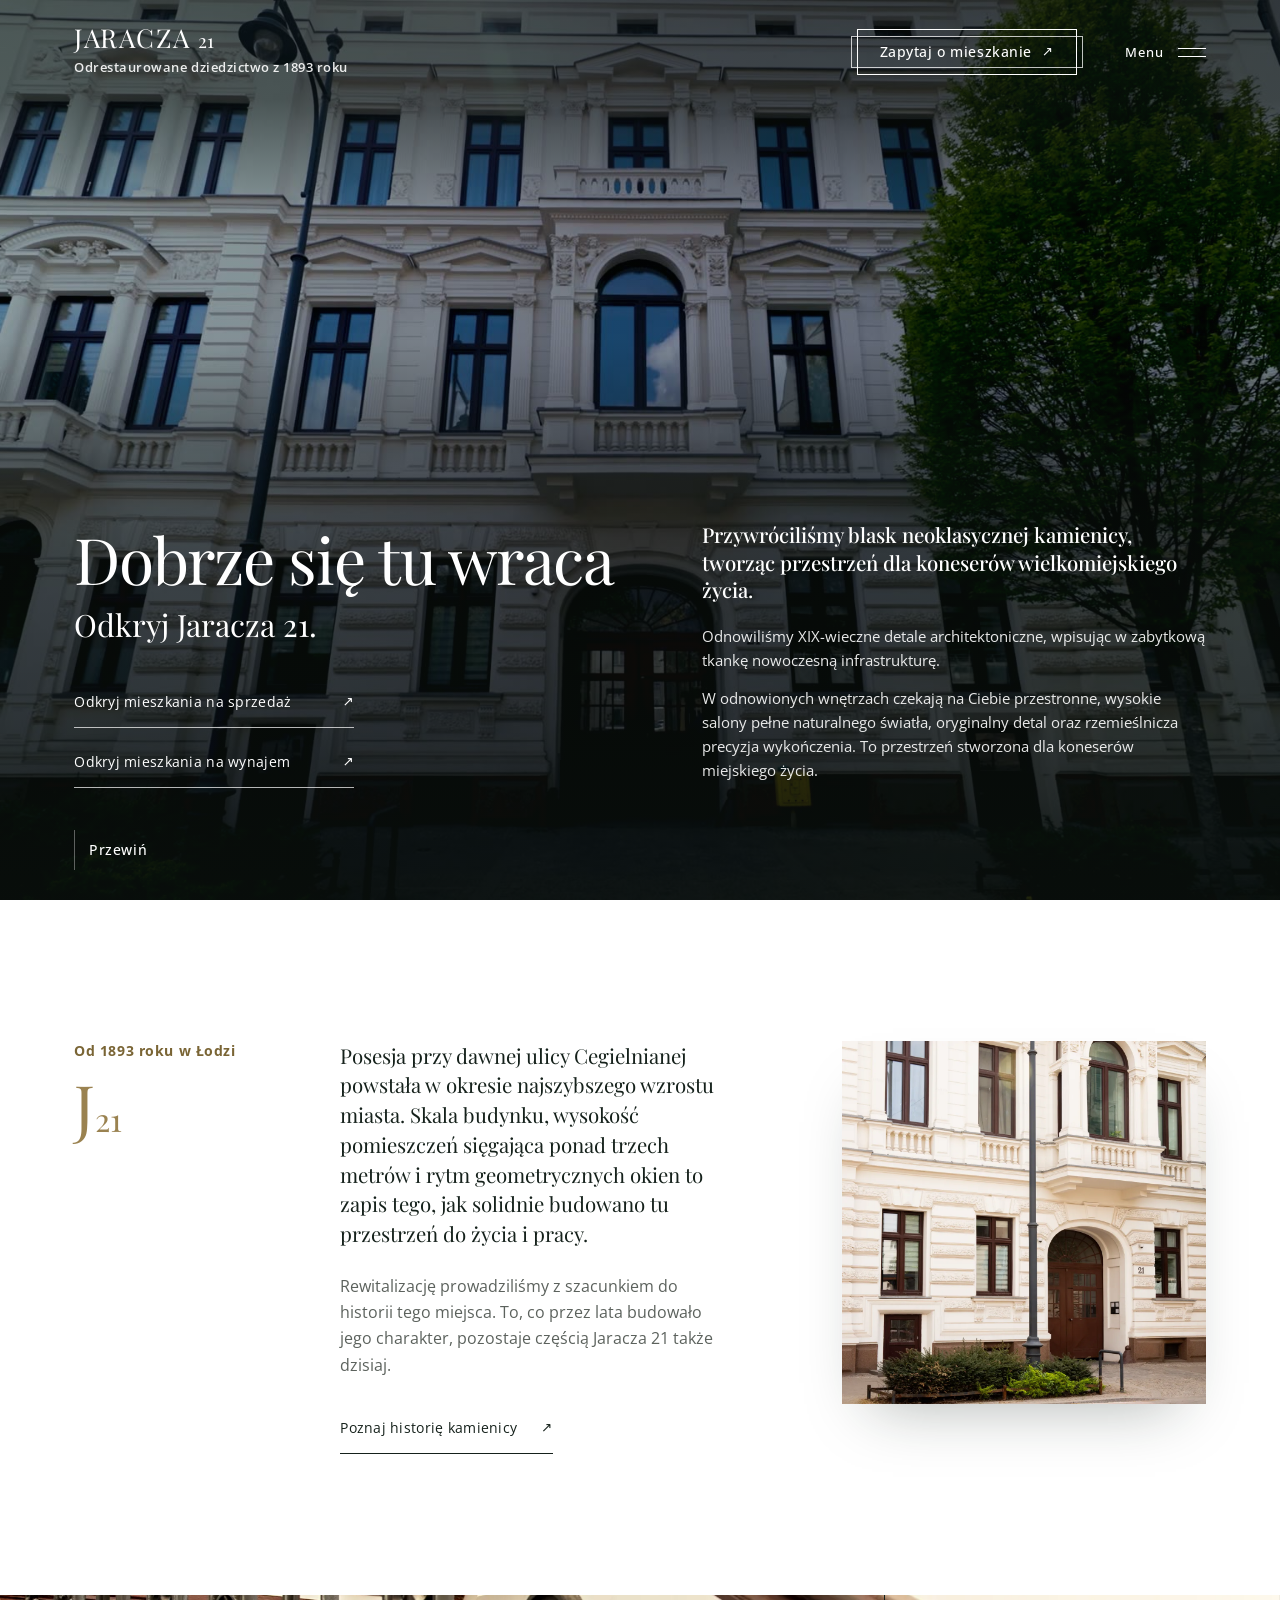
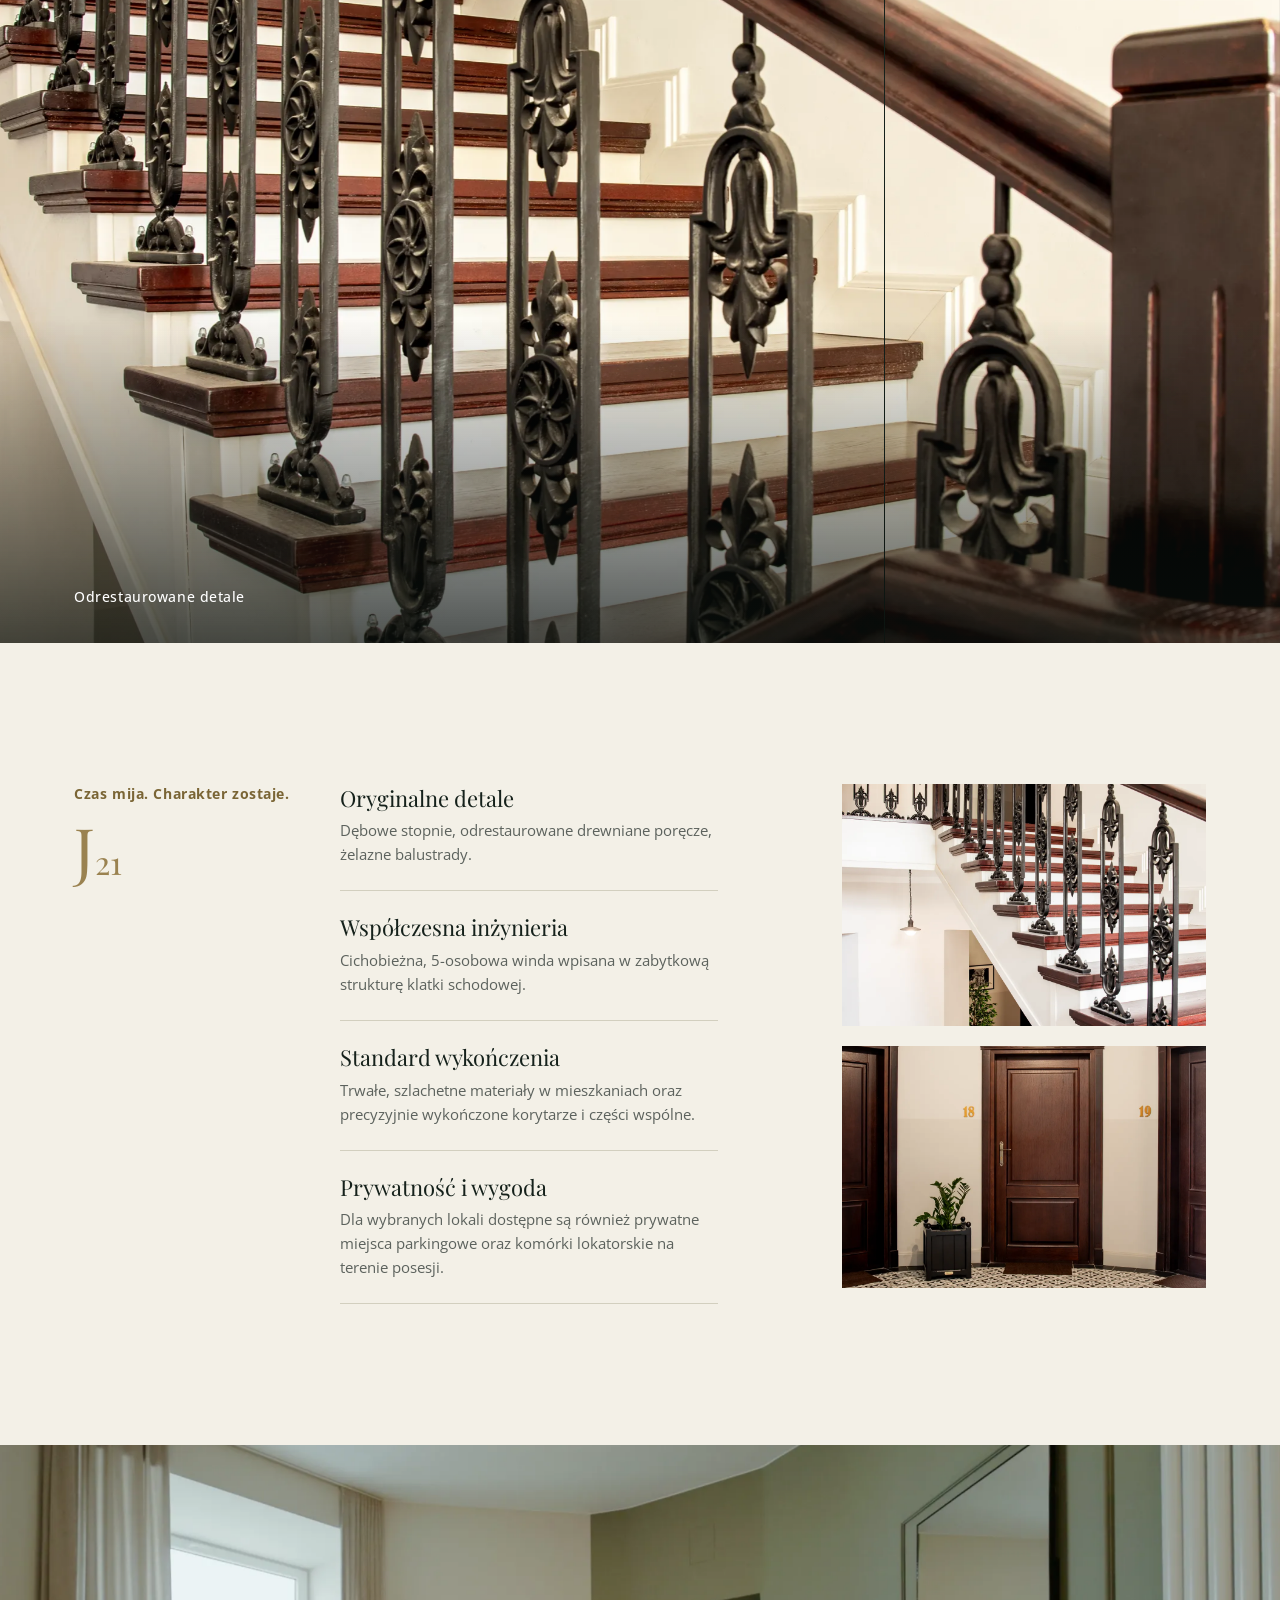
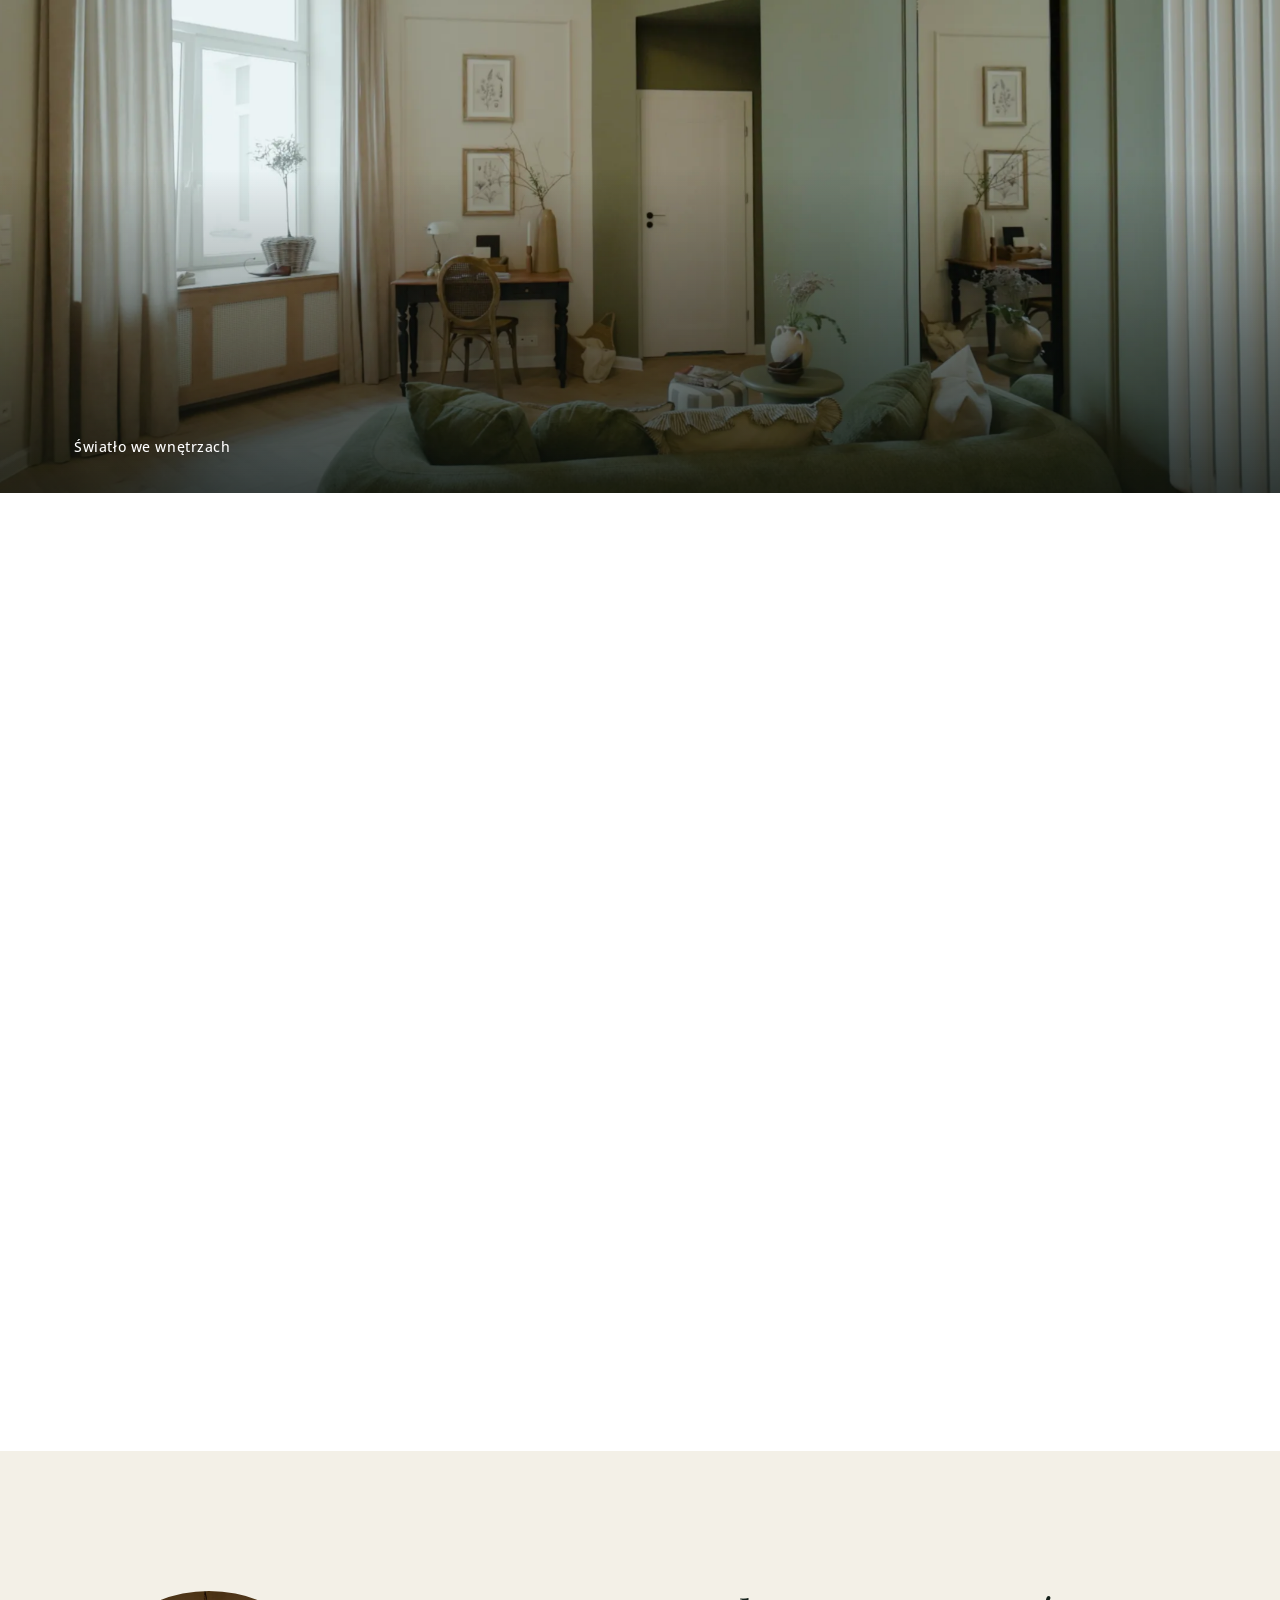
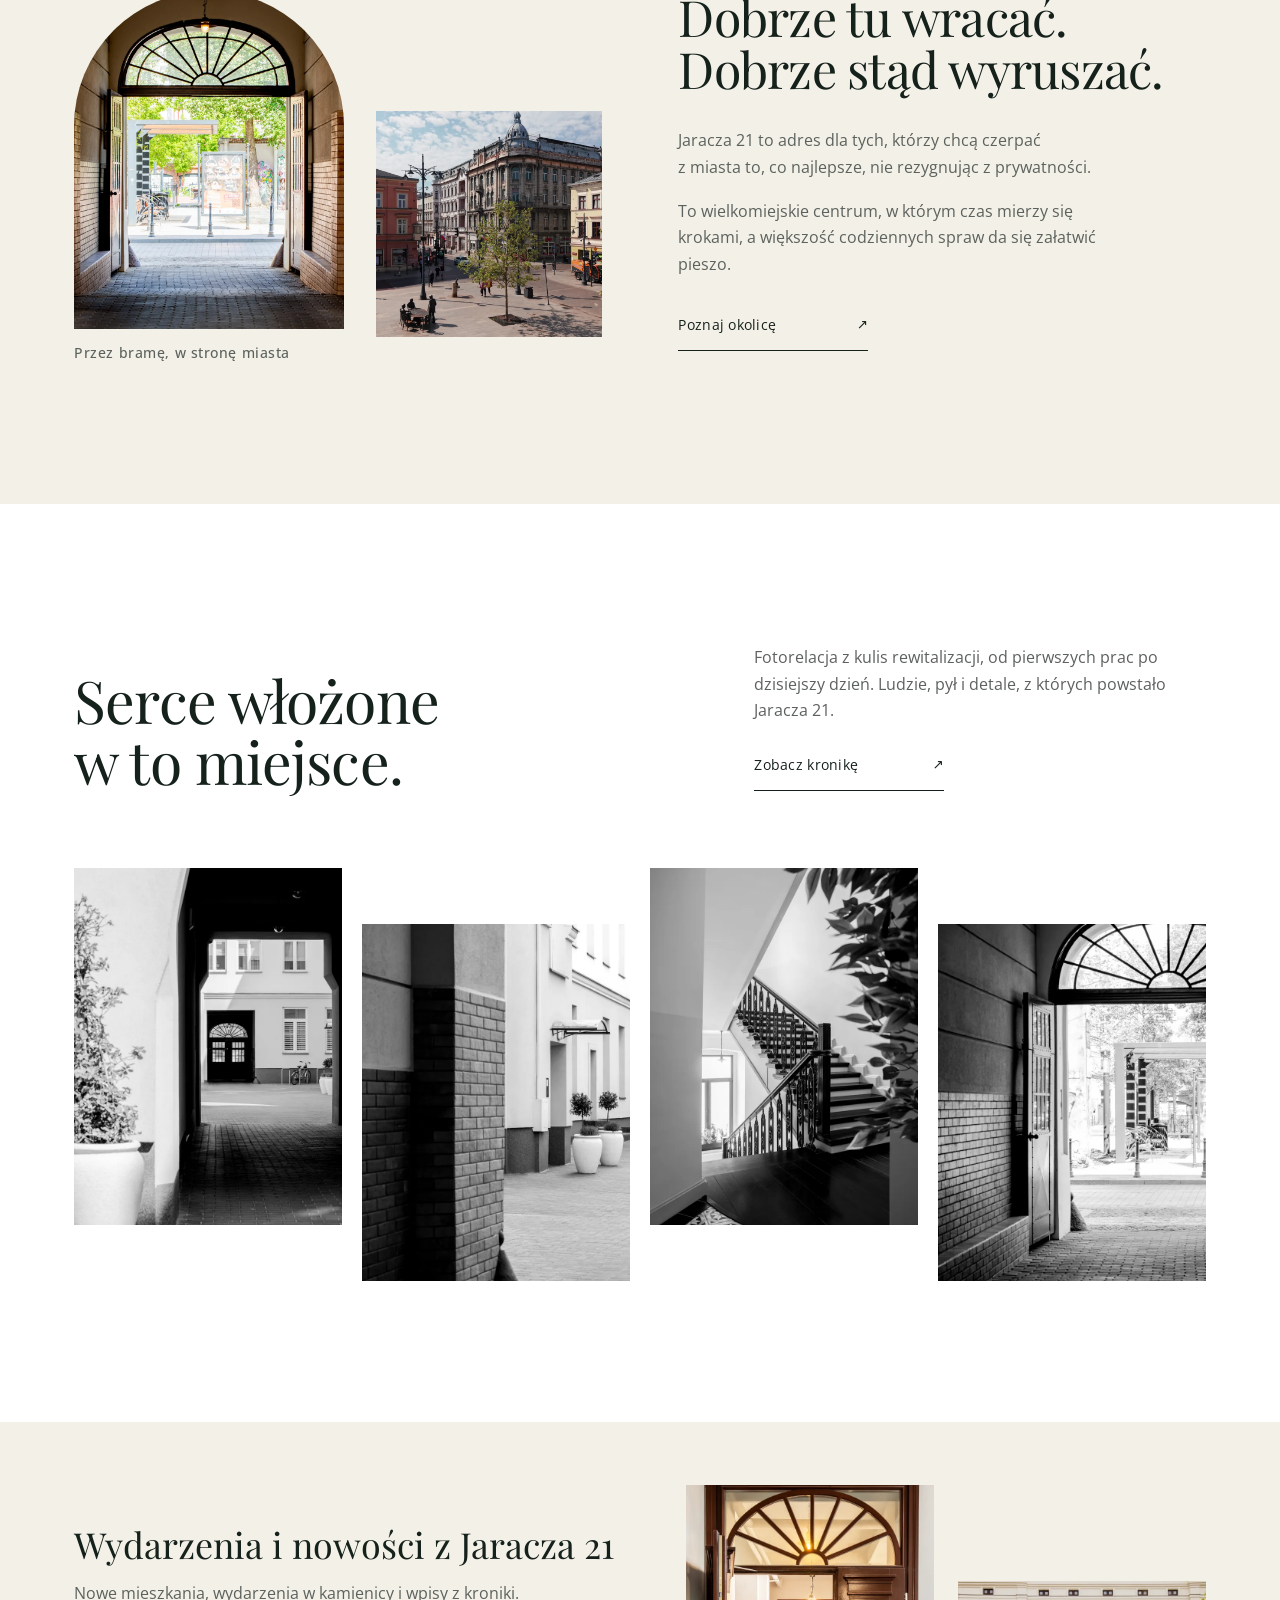
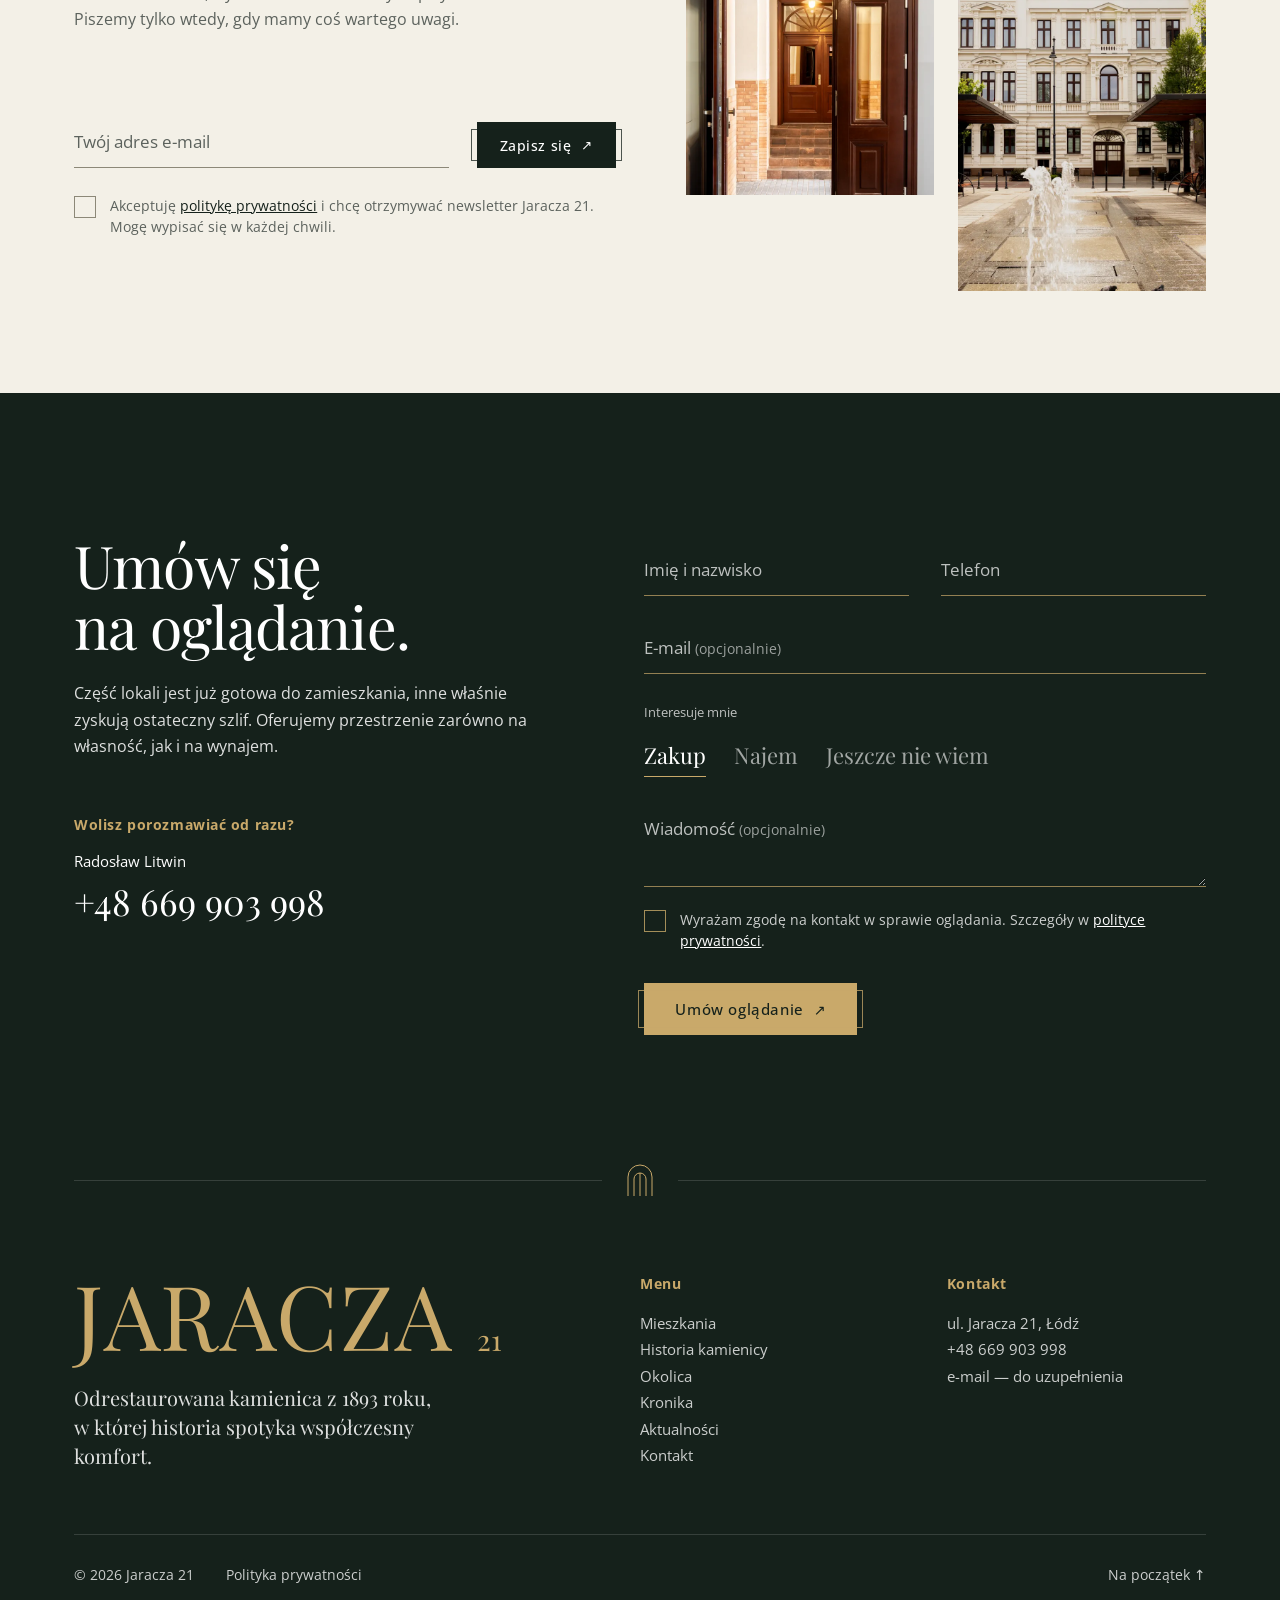
==== index.html @ abaa548b "Makieta strony Jaracza 21: strona główna i podstrona Mieszkania Co-Authored-By: Claude Opus 5.5 <nor" ====
<!doctype html>
<html lang="pl">
<head>
  <meta charset="utf-8">
  <meta name="viewport" content="width=device-width, initial-scale=1">
  <title>Jaracza 21 — odrestaurowana kamienica z 1893 roku w centrum Łodzi</title>
  <meta name="description" content="Jaracza 21 to neoklasyczna kamienica z 1893 roku w centrum Łodzi. Mieszkania na sprzedaż i na wynajem: wysokie salony, oryginalny detal, rzemieślnicze wykończenie.">
  <link rel="preconnect" href="https://fonts.googleapis.com">
  <link rel="preconnect" href="https://fonts.gstatic.com" crossorigin>
  <link href="https://fonts.googleapis.com/css2?family=Open+Sans:wght@400;500;600;700&family=Playfair+Display:ital,wght@0,400;0,500;1,400&display=swap" rel="stylesheet">
  <link rel="stylesheet" href="css/style.css">
</head>
<body>
  <a class="skip-link" href="#tresc">Przejdź do treści</a>

  <!-- 0. Nagłówek -->
  <header class="site-header" id="naglowek">
    <div class="site-header__inner container">
      <a class="logo" href="index.html" aria-label="Jaracza 21 — strona główna">
        <span class="logo__mark">Jaracza <span class="logo__num">21</span></span>
        <span class="logo__tagline">Odrestaurowane dziedzictwo z 1893 roku</span>
      </a>
      <div class="site-header__actions">
        <a class="btn btn--outline site-header__cta" href="#kontakt">Zapytaj o mieszkanie <span class="arrow" aria-hidden="true">↗</span></a>
        <button class="menu-toggle" type="button" aria-expanded="false" aria-controls="menu-boczne">
          <span class="menu-toggle__label">Menu</span>
          <span class="menu-toggle__icon" aria-hidden="true"><span></span><span></span></span>
        </button>
      </div>
    </div>
  </header>

  <!-- Menu boczne -->
  <div class="drawer" id="menu-boczne" role="dialog" aria-modal="true" aria-label="Menu" hidden>
    <div class="drawer__backdrop" data-close></div>
    <nav class="drawer__panel" aria-label="Główna nawigacja">
      <button class="drawer__close" type="button" data-close aria-label="Zamknij menu">Zamknij <span aria-hidden="true">✕</span></button>
      <ul class="drawer__list">
        <li><a href="index.html" aria-current="page">Strona główna</a></li>
        <li><a href="mieszkania.html">Mieszkania</a></li>
        <li><a href="#">Historia kamienicy</a></li>
        <li><a href="#">Okolica</a></li>
        <li><a href="#">Kronika</a></li>
        <li><a href="#">Aktualności</a></li>
        <li><a href="#kontakt">Kontakt</a></li>
      </ul>
      <div class="drawer__footer">
        <a class="btn btn--gold" href="#kontakt">Zapytaj o mieszkanie <span class="arrow" aria-hidden="true">↗</span></a>
        <p class="drawer__contact">
          <span class="overline">Radosław Litwin</span>
          <a href="tel:+48669903998">+48 669 903 998</a>
        </p>
        <p class="drawer__address">Łódź · ul. Jaracza 21</p>
      </div>
    </nav>
  </div>

  <main id="tresc">

    <!-- 1. Hero -->
    <section class="hero" aria-labelledby="hero-title">
      <div class="hero__media" aria-hidden="true">
        <video class="hero__video" autoplay muted loop playsinline preload="metadata"
               poster="assets/img/hero-poster.jpg"
               data-src-desktop="assets/video/hero-1920.mp4"
               data-src-mobile="assets/video/hero-mobile.mp4"
               data-poster-mobile="assets/img/hero-poster-mobile.jpg"></video>
        <div class="hero__shade"></div>
      </div>

      <div class="hero__content container">
        <div class="hero__main">
          <h1 class="hero__title" id="hero-title">Dobrze się tu wraca</h1>
          <p class="hero__subtitle">Odkryj Jaracza 21.</p>
          <div class="hero__links">
            <a class="link-line link-line--light" href="mieszkania.html#sprzedaz">Odkryj mieszkania na sprzedaż <span class="arrow" aria-hidden="true">↗</span></a>
            <a class="link-line link-line--light" href="mieszkania.html#wynajem">Odkryj mieszkania na wynajem <span class="arrow" aria-hidden="true">↗</span></a>
          </div>
        </div>
        <div class="hero__aside">
          <p class="hero__lead">Przywróciliśmy blask neoklasycznej kamienicy, tworząc przestrzeń dla koneserów wielkomiejskiego życia.</p>
          <p class="hero__extra">Odnowiliśmy XIX-wieczne detale architektoniczne, wpisując w&nbsp;zabytkową tkankę nowoczesną infrastrukturę.</p>
          <p class="hero__extra">W odnowionych wnętrzach czekają na Ciebie przestronne, wysokie salony pełne naturalnego światła, oryginalny detal oraz rzemieślnicza precyzja wykończenia. To przestrzeń stworzona dla koneserów miejskiego życia.</p>
        </div>
      </div>

      <div class="hero__bottom container">
        <a class="scroll-cue" href="#od-1893">
          <span class="scroll-cue__line" aria-hidden="true"></span>
          <span>Przewiń</span>
        </a>
      </div>
    </section>

    <!-- 2. Od 1893 roku w Łodzi -->
    <section class="intro section section--white" id="od-1893" aria-labelledby="intro-title">
      <div class="container intro__grid">
        <div class="intro__label reveal">
          <h2 class="overline" id="intro-title">Od 1893 roku w Łodzi</h2>
          <span class="monogram" aria-hidden="true">J<span>21</span></span>
        </div>

        <div class="intro__text reveal">
          <p class="lead">Posesja przy dawnej ulicy Cegielnianej powstała w&nbsp;okresie najszybszego wzrostu miasta. Skala budynku, wysokość pomieszczeń sięgająca ponad trzech metrów i&nbsp;rytm geometrycznych okien to zapis tego, jak solidnie budowano tu przestrzeń do życia i&nbsp;pracy.</p>
          <p>Rewitalizację prowadziliśmy z&nbsp;szacunkiem do historii tego miejsca. To, co przez lata budowało jego charakter, pozostaje częścią Jaracza 21 także dzisiaj.</p>
          <a class="link-line" href="#">Poznaj historię kamienicy <span class="arrow" aria-hidden="true">↗</span></a>
        </div>

        <figure class="intro__image reveal">
          <picture>
            <source srcset="assets/img/fasada-dzien.webp" type="image/webp">
            <img src="assets/img/fasada-dzien.jpg" width="1200" height="1200" loading="lazy"
                 alt="Odnowiona fasada kamienicy Jaracza 21 z łukowym wejściem i numerem 21">
          </picture>
        </figure>
      </div>
    </section>

    <!-- 3. Przerywnik: odrestaurowane detale -->
    <figure class="photo-band">
      <div class="photo-band__media" data-parallax>
        <picture>
          <source srcset="assets/img/balustrada.webp" type="image/webp">
          <img src="assets/img/balustrada.jpg" width="2400" height="1387" loading="lazy"
               alt="Odrestaurowana żeliwna balustrada i dębowe stopnie klatki schodowej">
        </picture>
      </div>
      <figcaption class="photo-band__caption container overline">Odrestaurowane detale</figcaption>
    </figure>

    <!-- 4. Czas mija. Charakter zostaje. -->
    <section class="character section section--ivory" aria-labelledby="character-title">
      <div class="container character__grid">
        <div class="character__label reveal">
          <h2 class="overline" id="character-title">Czas mija. Charakter zostaje.</h2>
          <span class="monogram" aria-hidden="true">J<span>21</span></span>
        </div>

        <ul class="features reveal">
          <li class="feature">
            <h3 class="feature__title">Oryginalne detale</h3>
            <p class="feature__text">Dębowe stopnie, odrestaurowane drewniane poręcze, żelazne balustrady.</p>
          </li>
          <li class="feature">
            <h3 class="feature__title">Współczesna inżynieria</h3>
            <p class="feature__text">Cichobieżna, 5-osobowa winda wpisana w&nbsp;zabytkową strukturę klatki schodowej.</p>
          </li>
          <li class="feature">
            <h3 class="feature__title">Standard wykończenia</h3>
            <p class="feature__text">Trwałe, szlachetne materiały w&nbsp;mieszkaniach oraz precyzyjnie wykończone korytarze i&nbsp;części wspólne.</p>
          </li>
          <li class="feature">
            <h3 class="feature__title">Prywatność i wygoda</h3>
            <p class="feature__text">Dla wybranych lokali dostępne są również prywatne miejsca parkingowe oraz komórki lokatorskie na terenie posesji.</p>
          </li>
        </ul>

        <div class="character__images reveal">
          <picture>
            <source srcset="assets/img/klatka-schodowa.webp" type="image/webp">
            <img src="assets/img/klatka-schodowa.jpg" width="1200" height="800" loading="lazy"
                 alt="Klatka schodowa z żeliwnymi balustradami i dębowymi stopniami">
          </picture>
          <picture>
            <source srcset="assets/img/korytarz-drzwi.webp" type="image/webp">
            <img src="assets/img/korytarz-drzwi.jpg" width="1200" height="800" loading="lazy"
                 alt="Korytarz z drewnianymi drzwiami do mieszkań 18 i 19 oraz mozaiką na posadzce">
          </picture>
        </div>
      </div>
    </section>

    <!-- 5. Przerywnik: światło we wnętrzach -->
    <figure class="photo-band">
      <div class="photo-band__media" data-parallax>
        <picture>
          <source srcset="assets/img/wnetrze-salon-okno.webp" type="image/webp">
          <img src="assets/img/wnetrze-salon-okno.jpg" width="2400" height="1350" loading="lazy"
               alt="Wysoki salon z oknem, zieloną sofą i lustrem w wykończonym mieszkaniu">
        </picture>
      </div>
      <figcaption class="photo-band__caption container overline">Światło we wnętrzach</figcaption>
    </figure>

    <!-- 6. Światło. Detal. Przestrzeń. -->
    <section class="interiors section section--white" aria-labelledby="interiors-title">
      <div class="container">
        <div class="interiors__grid">
          <div class="interiors__intro reveal">
            <h2 class="display" id="interiors-title">Światło. Detal.<br>Przestrzeń.</h2>
            <p class="interiors__text">W zależności od potrzeb oferujemy lokale przeznaczone na własność lub na wynajem. Dostępne są unikatowe mieszkania w&nbsp;pełni wykończone, mieszkania w&nbsp;stanie deweloperskim oraz mieszkania do remontu.</p>
            <a class="link-line" href="mieszkania.html">Odkryj mieszkania <span class="arrow" aria-hidden="true">↗</span></a>
          </div>

          <div class="interiors__gallery reveal">
            <figure class="interiors__item interiors__item--wide">
              <picture>
                <source srcset="assets/img/wnetrze-kuchnia.webp" type="image/webp">
                <img src="assets/img/wnetrze-kuchnia.jpg" width="1600" height="900" loading="lazy"
                     alt="Salon z kuchnią i drewnianą wyspą w kolorze szałwii">
              </picture>
            </figure>
            <figure class="interiors__item">
              <picture>
                <source srcset="assets/img/wnetrze-antresola.webp" type="image/webp">
                <img src="assets/img/wnetrze-antresola.jpg" width="1000" height="750" loading="lazy"
                     alt="Sofa w salonie, w tle zabudowa z drabiną na antresolę">
              </picture>
            </figure>
            <figure class="interiors__item interiors__item--tall">
              <picture>
                <source srcset="assets/img/wnetrze-przedpokoj.webp" type="image/webp">
                <img src="assets/img/wnetrze-przedpokoj.jpg" width="800" height="1000" loading="lazy"
                     alt="Przedpokój z kinkietami i wazonem na stoliku">
              </picture>
            </figure>
          </div>
        </div>
      </div>
    </section>

    <!-- 7. Łódź za drzwiami -->
    <section class="city section section--ivory" aria-labelledby="city-title">
      <div class="container city__grid">
        <div class="city__head reveal">
          <h2 class="display" id="city-title">Dobrze tu wracać.<br>Dobrze stąd wyruszać.</h2>
        </div>

        <div class="city__photos reveal">
          <figure class="city__arch">
            <picture>
              <source srcset="assets/img/brama.webp" type="image/webp">
              <img src="assets/img/brama.jpg" width="900" height="1126" loading="lazy"
                   alt="Widok z bramy kamienicy przez łukowe naświetle na ulicę Jaracza">
            </picture>
            <figcaption class="overline city__caption">Przez bramę, w stronę miasta</figcaption>
          </figure>
          <figure class="city__square">
            <picture>
              <source srcset="assets/img/lodz-ulica.webp" type="image/webp">
              <img src="assets/img/lodz-ulica.jpg" width="800" height="800" loading="lazy"
                   alt="Deptak w centrum Łodzi z kamienicami i latarniami">
            </picture>
          </figure>
        </div>

        <div class="city__text reveal">
          <p>Jaracza 21 to adres dla tych, którzy chcą czerpać z&nbsp;miasta to, co najlepsze, nie rezygnując z&nbsp;prywatności.</p>
          <p>To wielkomiejskie centrum, w&nbsp;którym czas mierzy się krokami, a&nbsp;większość codziennych spraw da się załatwić pieszo.</p>
          <a class="link-line" href="#">Poznaj okolicę <span class="arrow" aria-hidden="true">↗</span></a>
        </div>
      </div>
    </section>

    <!-- 8. Kronika (zdjęcia tymczasowe z sesji b&w — do podmiany na fotorelację z kulis) -->
    <section class="chronicle section section--white" aria-labelledby="chronicle-title">
      <div class="container">
        <div class="chronicle__head reveal">
          <div>
            <h2 class="display" id="chronicle-title">Serce włożone<br>w to miejsce.</h2>
          </div>
          <div class="chronicle__text">
            <p>Fotorelacja z kulis rewitalizacji, od pierwszych prac po dzisiejszy dzień. Ludzie, pył i&nbsp;detale, z&nbsp;których powstało Jaracza 21.</p>
            <a class="link-line" href="#">Zobacz kronikę <span class="arrow" aria-hidden="true">↗</span></a>
          </div>
        </div>

        <ul class="chronicle__strip reveal">
          <li><picture><source srcset="assets/img/kronika-1.webp" type="image/webp"><img src="assets/img/kronika-1.jpg" width="700" height="933" loading="lazy" alt="Przejazd bramny na podwórze kamienicy"></picture></li>
          <li><picture><source srcset="assets/img/kronika-2.webp" type="image/webp"><img src="assets/img/kronika-2.jpg" width="700" height="933" loading="lazy" alt="Ceglany narożnik i odnowione podwórze"></picture></li>
          <li><picture><source srcset="assets/img/kronika-3.webp" type="image/webp"><img src="assets/img/kronika-3.jpg" width="700" height="933" loading="lazy" alt="Klatka schodowa z żeliwną balustradą"></picture></li>
          <li><picture><source srcset="assets/img/kronika-4.webp" type="image/webp"><img src="assets/img/kronika-4.jpg" width="700" height="933" loading="lazy" alt="Otwarta brama z łukowym naświetlem"></picture></li>
        </ul>
      </div>
    </section>

    <!-- 9. Newsletter (makieta — bez wysyłki) -->
    <section class="newsletter section section--ivory" aria-labelledby="newsletter-title">
      <div class="container newsletter__grid reveal">
        <div class="newsletter__intro">
          <h2 class="newsletter__title" id="newsletter-title">Wydarzenia i nowości z&nbsp;Jaracza&nbsp;21</h2>
          <p class="newsletter__text">Nowe mieszkania, wydarzenia w kamienicy i wpisy z kroniki. Piszemy tylko wtedy, gdy mamy coś wartego uwagi.</p>
        </div>
        <form class="newsletter__form js-mock-form" method="post" action="#" novalidate>
          <div class="float newsletter__email">
            <input class="float__input" id="nl-email" name="email" type="email" autocomplete="email" placeholder=" " required aria-describedby="nl-email-err">
            <label class="float__label" for="nl-email">Twój adres e-mail</label>
            <p class="field__error" id="nl-email-err" hidden>Wpisz poprawny adres e-mail.</p>
          </div>
          <label class="check newsletter__consent">
            <input class="check__input" type="checkbox" name="consent" required aria-describedby="nl-consent-err">
            <span class="check__box" aria-hidden="true"></span>
            <span class="check__text">Akceptuję <a href="#">politykę prywatności</a> i chcę otrzymywać newsletter Jaracza 21. Mogę wypisać się w każdej chwili.</span>
          </label>
          <p class="field__error newsletter__consent-err" id="nl-consent-err" hidden>Zaznacz zgodę, aby się zapisać.</p>
          <button class="btn btn--dark newsletter__btn" type="submit">Zapisz się <span class="arrow" aria-hidden="true">↗</span></button>
          <p class="form-success newsletter__ok" role="status" hidden>Dziękujemy! Sprawdź skrzynkę i potwierdź zapis.</p>
        </form>
        <div class="newsletter__photos" aria-hidden="true">
          <picture><source srcset="assets/img/newsletter-drzwi.webp" type="image/webp"><img src="assets/img/newsletter-drzwi.jpg" width="700" height="875" loading="lazy" alt=""></picture>
          <picture><source srcset="assets/img/newsletter-fontanna.webp" type="image/webp"><img src="assets/img/newsletter-fontanna.jpg" width="700" height="875" loading="lazy" alt=""></picture>
        </div>
      </div>
    </section>

    <!-- 10. Kontakt: umów oglądanie (formularz-makieta, styl jak Le Provençal: pola z linią) -->
    <section class="contact section" id="kontakt" aria-labelledby="contact-title">
      <div class="container contact__grid">
        <div class="contact__intro reveal">
          <h2 class="display display--light" id="contact-title">Umów się<br>na oglądanie.</h2>
          <p class="contact__lead">Część lokali jest już gotowa do zamieszkania, inne właśnie zyskują ostateczny szlif. Oferujemy przestrzenie zarówno na własność, jak i&nbsp;na wynajem.</p>

          <div class="contact__direct">
            <p class="overline contact__overline">Wolisz porozmawiać od razu?</p>
            <p class="contact__person">Radosław Litwin</p>
            <a class="contact__phone" href="tel:+48669903998">+48 669 903 998</a>
          </div>
        </div>

        <form class="contact__form js-mock-form reveal" method="post" action="#" novalidate aria-label="Zapytaj o oglądanie">
          <div class="contact__row">
            <div class="float float--dark">
              <input class="float__input" id="cf-name" name="name" type="text" autocomplete="name" placeholder=" " required aria-describedby="cf-name-err">
              <label class="float__label" for="cf-name">Imię i nazwisko</label>
              <p class="field__error" id="cf-name-err" hidden>Podaj imię, żebyśmy wiedzieli, jak się zwracać.</p>
            </div>
            <div class="float float--dark">
              <input class="float__input" id="cf-phone" name="phone" type="tel" autocomplete="tel" inputmode="tel" placeholder=" " required aria-describedby="cf-phone-err">
              <label class="float__label" for="cf-phone">Telefon</label>
              <p class="field__error" id="cf-phone-err" hidden>Podaj numer — oddzwonimy, by ustalić termin.</p>
            </div>
          </div>

          <div class="float float--dark">
            <input class="float__input" id="cf-email" name="email" type="email" autocomplete="email" placeholder=" ">
            <label class="float__label" for="cf-email">E-mail <span class="float__optional">(opcjonalnie)</span></label>
          </div>

          <fieldset class="interest">
            <legend class="interest__legend">Interesuje mnie</legend>
            <div class="interest__options">
              <label class="interest__item"><input type="radio" name="interest" value="zakup" checked><span>Zakup</span></label>
              <label class="interest__item"><input type="radio" name="interest" value="najem"><span>Najem</span></label>
              <label class="interest__item"><input type="radio" name="interest" value="nie-wiem"><span>Jeszcze nie wiem</span></label>
            </div>
          </fieldset>

          <div class="float float--dark">
            <textarea class="float__input float__input--area" id="cf-msg" name="message" rows="2" placeholder=" "></textarea>
            <label class="float__label" for="cf-msg">Wiadomość <span class="float__optional">(opcjonalnie)</span></label>
          </div>

          <label class="check check--dark">
            <input class="check__input" type="checkbox" name="consent" required aria-describedby="cf-consent-err">
            <span class="check__box" aria-hidden="true"></span>
            <span class="check__text">Wyrażam zgodę na kontakt w sprawie oglądania. Szczegóły w <a href="#">polityce prywatności</a>.</span>
          </label>
          <p class="field__error" id="cf-consent-err" hidden>Zaznacz zgodę, abyśmy mogli się z Tobą skontaktować.</p>

          <button class="btn btn--gold contact__submit" type="submit">Umów oglądanie <span class="arrow" aria-hidden="true">↗</span></button>
          <p class="form-success form-success--dark" role="status" hidden>Dziękujemy! Oddzwonimy, aby ustalić dogodny termin oglądania.</p>
        </form>
      </div>
    </section>

  </main>

  <!-- 11. Stopka -->
  <footer class="site-footer">
    <div class="container">
      <div class="site-footer__divider" aria-hidden="true">
        <span></span>
        <svg viewBox="0 0 28 34" width="28" height="34" fill="none" stroke="currentColor" stroke-width="1">
          <path d="M2 33V14a12 12 0 0 1 24 0v19"/><path d="M8 33V16a6 6 0 0 1 12 0v17"/><path d="M14 10v23"/>
        </svg>
        <span></span>
      </div>

      <div class="site-footer__grid">
        <div class="site-footer__brand">
          <p class="site-footer__mark" aria-label="Jaracza 21">Jaracza <span>21</span></p>
          <p class="site-footer__claim">Odrestaurowana kamienica z&nbsp;1893 roku, w&nbsp;której historia spotyka współczesny komfort.</p>
        </div>

        <nav class="site-footer__col" aria-label="Menu w stopce">
          <p class="overline site-footer__heading">Menu</p>
          <ul>
            <li><a href="mieszkania.html">Mieszkania</a></li>
            <li><a href="#">Historia kamienicy</a></li>
            <li><a href="#">Okolica</a></li>
            <li><a href="#">Kronika</a></li>
            <li><a href="#">Aktualności</a></li>
            <li><a href="#kontakt">Kontakt</a></li>
          </ul>
        </nav>

        <div class="site-footer__col">
          <p class="overline site-footer__heading">Kontakt</p>
          <ul>
            <li>ul. Jaracza 21, Łódź</li>
            <li><a href="tel:+48669903998">+48 669 903 998</a></li>
            <li><a href="#">e-mail — do uzupełnienia</a></li>
          </ul>
        </div>
      </div>

      <div class="site-footer__bottom">
        <p>© 2026 Jaracza 21</p>
        <a href="#">Polityka prywatności</a>
        <a class="site-footer__top" href="#">Na początek <span aria-hidden="true">↑</span></a>
      </div>
    </div>
  </footer>

  <script src="js/main.js"></script>
</body>
</html>
---- css/style.css ----
/* ==========================================================
   Jaracza 21 — makieta strony głównej
   Kolory, fonty i odstępy z PDF klienta (patrz PROCES_PROJEKTOWY.md)
   ========================================================== */

:root {
  /* Kolory (próbkowane z PDF) */
  --white: #ffffff;
  --ivory: #f3f0e7;      /* jasny ciepły odcień — co druga sekcja */
  --ink: #15211b;        /* ciemna zieleń: nagłówki, sekcje ciemne */
  --text: #2e3530;       /* tekst podstawowy (12,6:1 na bieli) */
  --muted: #5c625d;      /* tekst pomocniczy (6,3:1 na bieli, 5,5:1 na kości) */
  --line: #d2cfbf;       /* cienkie linie */
  --gold: #9a8250;       /* akcent: monogram, duże kursywy, linie (3,2:1 — tylko duże elementy) */
  --gold-text: #7a6535;  /* akcent w drobnym tekście (5,6:1 na bieli) */
  --gold-light: #c9a96a; /* akcent na ciemnym tle (7,4:1 na --ink) */
  --brass-hover: #b8975a; /* hover przycisków mosiężnych (tekst --ink 5,7:1) */

  /* Fonty */
  --font-serif: "Playfair Display", Georgia, "Times New Roman", serif;
  --font-sans: "Open Sans", "Segoe UI", system-ui, sans-serif;

  /* Odstępy (wielokrotności 8 px) */
  --gutter: clamp(20px, 5.8vw, 104px);
  --section-y: clamp(88px, 11vw, 160px);
  --maxw: 1600px;

  /* Ruch */
  --ease: cubic-bezier(.22, .61, .36, 1);
}

*,
*::before,
*::after { box-sizing: border-box; }

html { scroll-behavior: smooth; }

body {
  margin: 0;
  background: var(--white);
  color: var(--text);
  font-family: var(--font-sans);
  font-size: 16px;
  line-height: 1.65;
  -webkit-font-smoothing: antialiased;
}

img, video { display: block; max-width: 100%; }

a { color: inherit; }

h1, h2, h3, p { margin: 0; }

.container {
  width: 100%;
  max-width: var(--maxw);
  margin: 0 auto;
  padding-inline: var(--gutter);
}

.skip-link {
  position: absolute;
  left: 16px;
  top: -64px;
  z-index: 100;
  padding: 12px 16px;
  background: var(--ink);
  color: var(--white);
  text-decoration: none;
}
.skip-link:focus { top: 16px; }

:focus-visible {
  outline: 2px solid var(--gold-light);
  outline-offset: 3px;
}

/* ---------- Elementy wspólne ---------- */

/* Nadtytuły i podpisy: zwykła pisownia zdania (bez wersalików), lekko rozstrzelone */
.overline {
  font-family: var(--font-sans);
  font-size: 14px;
  font-weight: 700;   /* ponadnagłówki pogrubione */
  letter-spacing: .04em;
  line-height: 1.4;
}

.arrow {
  display: inline-block;
  font-size: .95em;
}

/* Przycisk — jeden rozmiar w całym serwisie.
   Hover: wyłącznie zmiana koloru na mosiężny, bez animacji i przejść. */
.btn {
  display: inline-flex;
  align-items: center;
  justify-content: center;
  gap: 10px;
  min-height: 46px;
  padding: 0 22px;
  font-family: var(--font-sans);
  font-size: 14px;
  font-weight: 500;
  letter-spacing: .04em;
  text-decoration: none;
  border: 1px solid currentColor;
}
/* Podwójna ramka jak w Le Provençal: druga, szersza i niższa ramka przecina główną (statyczna) */
.btn { position: relative; }
.btn::before {
  content: "";
  position: absolute;
  inset: 6px -7px;
  border: 1px solid currentColor;
  opacity: .75;
  pointer-events: none;
}
.btn--outline { color: var(--white); }
.btn--outline:hover { color: var(--gold-light); }
.btn--gold { background: var(--gold-light); border-color: var(--gold-light); color: var(--ink); }
.btn--gold::before { border-color: var(--gold-light); }
.btn--gold:hover { background: var(--brass-hover); border-color: var(--brass-hover); }
.btn--gold:hover::before { border-color: var(--brass-hover); }

/* Link z linią (CTA drugorzędne z PDF) */
.link-line {
  display: inline-flex;
  align-items: center;
  justify-content: space-between;
  gap: 24px;
  min-width: 190px;
  min-height: 44px;
  padding-bottom: 8px;
  border-bottom: 1px solid var(--ink);
  font-size: 14px;
  letter-spacing: .02em;
  text-decoration: none;
  color: var(--ink);
  align-self: flex-start;
}
.link-line:hover { color: var(--gold-text); border-color: var(--gold-text); }
.link-line--light { color: var(--white); border-color: rgba(255, 255, 255, .7); }
.link-line--light:hover { color: var(--gold-light); border-color: var(--gold-light); }

.section { padding-block: var(--section-y); }
.section--white { background: var(--white); }
.section--ivory { background: var(--ivory); }

.monogram {
  display: inline-block;
  font-family: var(--font-serif);
  font-size: 64px;
  line-height: 1;
  color: var(--gold);
  font-variation-settings: "opsz" 72;
}
.monogram span { font-size: .5em; }

.lead {
  font-family: var(--font-serif);
  font-size: clamp(20px, 1.6vw, 24px);
  line-height: 1.45;
  color: var(--ink);
  font-variation-settings: "opsz" 24;
}

/* Pojawianie się przy przewijaniu */
.reveal {
  opacity: 0;
  transform: translateY(24px);
  transition: opacity .9s var(--ease), transform .9s var(--ease);
}
.reveal.is-visible { opacity: 1; transform: none; }
.reveal:nth-child(2) { transition-delay: .12s; }
.reveal:nth-child(3) { transition-delay: .24s; }

/* ---------- 0. Nagłówek ---------- */

.site-header {
  position: fixed;
  inset: 0 0 auto 0;
  z-index: 50;
  color: var(--white);
  transition: background-color .4s var(--ease), color .4s var(--ease), box-shadow .4s var(--ease);
}
.site-header__inner {
  display: flex;
  align-items: center;
  justify-content: space-between;
  gap: 24px;
  min-height: 104px;
  transition: min-height .4s var(--ease);
}

.logo { display: flex; flex-direction: column; gap: 6px; text-decoration: none; }
.logo__mark {
  font-family: var(--font-serif);
  font-size: 26px;
  line-height: 1;
  letter-spacing: .06em;
  text-transform: uppercase;
  font-variation-settings: "opsz" 48;
}
.logo__num { font-size: .72em; letter-spacing: .02em; }
.logo__tagline {
  font-size: 13px;
  font-weight: 600;
  letter-spacing: .04em;
  opacity: .9;
}

.site-header__actions { display: flex; align-items: center; gap: 48px; }   /* przycisk dalej od „Menu” */

.menu-toggle {
  display: inline-flex;
  align-items: center;
  gap: 14px;
  min-height: 46px;
  padding: 0;
  background: none;
  border: 0;
  color: inherit;
  font: 500 13px/1 var(--font-sans);
  letter-spacing: .08em;
  cursor: pointer;
}
.menu-toggle__icon { display: grid; gap: 7px; width: 28px; }
.menu-toggle__icon span { height: 1px; background: currentColor; }
.menu-toggle:hover { color: var(--gold-light); }
.site-header.is-solid .menu-toggle:hover { color: var(--gold-text); }

/* Stan po przewinięciu */
.site-header.is-solid {
  background: var(--white);
  color: var(--ink);
  box-shadow: 0 6px 24px -10px rgba(21, 33, 27, .18);   /* delikatny cień zamiast linii */
}
.site-header.is-solid .site-header__inner { min-height: 80px; }
.site-header.is-solid .btn--outline { color: var(--ink); }
.site-header.is-solid .btn--outline:hover { color: var(--gold-text); }
.site-header.is-solid .logo__tagline { color: var(--gold-text); opacity: 1; }

/* ---------- Menu boczne ---------- */

.drawer { position: fixed; inset: 0; z-index: 80; }
.drawer[hidden] { display: none; }
.drawer__backdrop {
  position: absolute;
  inset: 0;
  background: rgba(10, 16, 13, .55);
  opacity: 0;
  transition: opacity .45s var(--ease);
}
.drawer__panel {
  position: absolute;
  top: 0;
  right: 0;
  bottom: 0;
  display: flex;
  flex-direction: column;
  width: min(520px, 100%);
  padding: 32px clamp(28px, 4vw, 56px) 40px;
  overflow-y: auto;
  background: var(--ink);
  color: var(--white);
  transform: translateX(100%);
  transition: transform .5s var(--ease);
}
.drawer.is-open .drawer__backdrop { opacity: 1; }
.drawer.is-open .drawer__panel { transform: none; }

.drawer__close {
  align-self: flex-end;
  display: inline-flex;
  align-items: center;
  gap: 10px;
  min-height: 46px;
  padding: 0;
  background: none;
  border: 0;
  color: var(--white);
  font: 500 13px/1 var(--font-sans);
  letter-spacing: .08em;
  cursor: pointer;
}
.drawer__list { list-style: none; margin: 40px 0 0; padding: 0; }
.drawer__list li + li { border-top: 1px solid rgba(255, 255, 255, .12); }
.drawer__list a {
  display: block;
  padding: 14px 0;
  font-family: var(--font-serif);
  font-size: clamp(26px, 3vw, 34px);
  line-height: 1.2;
  text-decoration: none;
  font-variation-settings: "opsz" 48;
  transition: color .3s var(--ease), padding-left .3s var(--ease);
}
.drawer__list a:hover,
.drawer__list a[aria-current="page"] { color: var(--gold-light); }


.drawer__footer { margin-top: auto; padding-top: 40px; display: grid; gap: 24px; }
.drawer__footer .btn { justify-self: start; }
.drawer__contact { display: grid; gap: 6px; }
.drawer__contact .overline { color: var(--gold-light); }
.drawer__contact a { font-family: var(--font-serif); font-size: 26px; text-decoration: none; }
.drawer__address { font-size: 14px; color: rgba(255, 255, 255, .78); }

/* ---------- 1. Hero ---------- */

.hero {
  position: relative;
  display: flex;
  flex-direction: column;
  justify-content: flex-end;
  min-height: 100vh;
  min-height: 100svh;
  color: var(--white);
  overflow: hidden;
  background: var(--ink);
}
.hero__media { position: absolute; inset: 0; }
.hero__video { width: 100%; height: 100%; object-fit: cover; }
/* Nakładka tylko tam, gdzie jest tekst — środek kadru zostaje jasny, żeby było widać kamienicę.
   Progi liczone dla najjaśniejszego piksela wideo (biel):
   nagłówek ≥ 0,44 → ≥ 3:1 (duży tekst), drobny tekst ≥ 0,57 → ≥ 4,5:1 */
.hero__shade {
  position: absolute;
  inset: 0;
  background: linear-gradient(180deg,
    rgba(10, 16, 13, .60) 0%,
    rgba(10, 16, 13, .58) 11%,
    rgba(10, 16, 13, .16) 24%,
    rgba(10, 16, 13, .18) 38%,
    rgba(10, 16, 13, .46) 50%,
    rgba(10, 16, 13, .58) 62%,
    rgba(10, 16, 13, .64) 80%,
    rgba(10, 16, 13, .82) 100%);
}

.hero__content {
  position: relative;
  display: grid;
  grid-template-columns: minmax(0, 1.15fr) minmax(0, 1fr);
  align-items: end;
  gap: 48px;
  padding-bottom: 40px;
}
.hero__title {
  font-family: var(--font-serif);
  font-weight: 400;
  font-size: clamp(48px, 5vw, 84px);
  white-space: nowrap;
  line-height: 1;
  letter-spacing: -.02em;
  font-variation-settings: "opsz" 72;
}
.hero__subtitle {
  margin-top: 16px;
  font-family: var(--font-serif);
  font-size: clamp(24px, 2.4vw, 38px);
  line-height: 1.2;
  font-variation-settings: "opsz" 36;
}
.hero__links { display: flex; flex-wrap: wrap; gap: 16px 24px; margin-top: 40px; }
.hero__links .link-line { min-width: 280px; }
.hero__aside {
  justify-self: end;
  display: grid;
  gap: 14px;
  max-width: 560px;
  padding-bottom: 6px;
}
.hero__extra {
  font-size: 15px;
  line-height: 1.6;
  color: rgba(255, 255, 255, .9);
}
.hero__lead {
  margin-bottom: 6px;
  font-family: var(--font-serif);
  font-size: clamp(20px, 1.6vw, 24px);
  font-weight: 500;
  line-height: 1.35;
  color: var(--white);
  font-variation-settings: "opsz" 24;
}

.hero__bottom {
  position: relative;
  display: flex;
  align-items: center;
  padding-bottom: 28px;
}
.scroll-cue {
  display: inline-flex;
  align-items: center;
  gap: 14px;
  min-height: 44px;
  font-size: 14px;
  font-weight: 500;
  letter-spacing: .04em;
  text-decoration: none;
}
.scroll-cue__line {
  position: relative;
  width: 1px;
  height: 40px;
  background: rgba(255, 255, 255, .35);
  overflow: hidden;
}
.scroll-cue__line::after {
  content: "";
  position: absolute;
  inset: 0;
  background: var(--gold-light);
  transform: translateY(-100%);
  animation: cue 2.4s var(--ease) infinite;
}
@keyframes cue {
  0% { transform: translateY(-100%); }
  60%, 100% { transform: translateY(100%); }
}

/* ---------- 2. Od 1893 roku w Łodzi ---------- */

.intro__grid {
  display: grid;
  grid-template-columns: minmax(0, 2.4fr) minmax(0, 5fr) minmax(0, 4fr);
  gap: 48px;
  align-items: start;
}
/* Tekst bliżej lewej, z wyraźnym oddechem przed zdjęciem (jak w PDF) */
.intro__text { padding-right: clamp(24px, 6vw, 112px); }
.intro__text .link-line { justify-self: start; }
.intro__label { display: grid; gap: 14px; justify-items: start; }
.intro__label .overline { color: var(--gold-text); }
.intro__text { display: grid; gap: 24px; max-width: 600px; }
.intro__text > p:not(.lead) { max-width: 470px; color: var(--muted); font-size: 16px; }
.intro__text .link-line { margin-top: 8px; }
.intro__image { margin: 0; }
.intro__image img {
  width: 100%;
  height: auto;
  aspect-ratio: 1 / 1;
  object-fit: cover;
  box-shadow: 0 30px 60px -30px rgba(21, 33, 27, .35);
}

/* ---------- 3. Przerywnik zdjęciowy (paralaksa) ---------- */

.photo-band {
  position: relative;
  margin: 0;
  height: clamp(420px, 72vh, 780px);
  overflow: hidden;
  background: var(--ink);
  color: var(--white);
}
.photo-band__media { position: absolute; inset: -12% 0; will-change: transform; }
.photo-band__media img { width: 100%; height: 100%; object-fit: cover; }
.photo-band::after {
  content: "";
  position: absolute;
  inset: 0;
  /* przy podpisie ≥ 0,6 → biały drobny tekst ≥ 4,5:1 nawet na jasnych stopniach */
  background: linear-gradient(180deg, rgba(10, 16, 13, 0) 50%, rgba(10, 16, 13, .72) 100%);
  pointer-events: none;
}
.photo-band__caption {
  position: absolute;
  inset: auto 0 36px 0;
  z-index: 1;
}

/* ---------- 4. Czas mija. Charakter zostaje. ---------- */

.character__grid {
  display: grid;
  grid-template-columns: minmax(0, 2.4fr) minmax(0, 5fr) minmax(0, 4fr);
  gap: 48px;
  align-items: start;
}
.character__label { display: grid; gap: 14px; justify-items: start; }
.character__label .overline { color: var(--gold-text); }

.features {
  list-style: none;
  margin: 0 clamp(24px, 6vw, 112px) 0 0;
  padding: 0;
}
.feature { padding: 22px 0 24px; border-bottom: 1px solid var(--line); }
.feature:first-child { padding-top: 0; }   /* bez górnej kreski — pierwsza cecha startuje na wysokości nadtytułu */
.feature__title {
  font-family: var(--font-serif);
  font-size: 22px;
  font-weight: 400;
  line-height: 1.3;
  color: var(--ink);
  font-variation-settings: "opsz" 24;
}
.feature__text {
  margin-top: 6px;
  font-size: 15px;
  line-height: 1.6;
  color: var(--muted);
}

.character__images { display: grid; gap: 20px; }
.character__images img { width: 100%; height: auto; aspect-ratio: 3 / 2; object-fit: cover; }

/* ---------- 6. Światło. Detal. Przestrzeń. ---------- */

.display {
  font-family: var(--font-serif);
  font-weight: 400;
  font-size: clamp(44px, 4.6vw, 76px);
  line-height: 1.04;
  letter-spacing: -.015em;
  color: var(--ink);
  font-variation-settings: "opsz" 72;
}
.display em { font-style: italic; }

.interiors__grid {
  display: grid;
  grid-template-columns: minmax(0, 5fr) minmax(0, 7fr);
  gap: 48px;
  align-items: start;
}
.interiors__intro { display: grid; gap: 20px; max-width: 460px; }
.interiors__overline { color: var(--gold-text); }
.interiors__text { margin-top: 12px; color: var(--muted); }

/* Asymetryczna galeria jak w PDF: szerokie zdjęcie u góry, dwa niżej — prawe obniżone */
.interiors__gallery {
  display: grid;
  grid-template-columns: minmax(0, 1fr) minmax(0, 1fr);
  gap: 24px;
  align-items: start;
  margin-top: clamp(16px, 2.5vw, 40px);
}
.interiors__item { margin: 0; overflow: hidden; }
.interiors__item picture { display: block; height: 100%; }
.interiors__item img { width: 100%; height: 100%; object-fit: cover; transition: transform 1.2s var(--ease); }
.interiors__item:hover img { transform: scale(1.03); }
.interiors__item--wide { grid-column: 1 / -1; aspect-ratio: 2 / 1; }
.interiors__item:not(.interiors__item--wide):not(.interiors__item--tall) { aspect-ratio: 3 / 2; margin-top: 40px; }
.interiors__item--tall { aspect-ratio: 1 / 1; }

.interiors__intro .link-line { justify-self: start; margin-top: 12px; }

/* ---------- 7. Łódź za drzwiami ---------- */

.city__grid {
  display: grid;
  /* Po lewej tylko zdjęcia; po prawej nagłówek, a pod nim tekst — nagłówek startuje na wysokości łuku */
  grid-template-columns: minmax(0, 1fr) minmax(0, 1fr);
  grid-template-areas:
    "photos head"
    "photos text";
  grid-template-rows: auto 1fr;
  column-gap: clamp(48px, 6vw, 104px);
  row-gap: 32px;
  align-items: start;
}
.city__head { grid-area: head; display: grid; gap: 20px; }
.city__head .display { font-size: clamp(40px, 3.9vw, 62px); }
.city__overline { color: var(--gold-text); }

/* Łuk + kwadratowe zdjęcie miasta, obniżone względem łuku */
.city__photos {
  grid-area: photos;
  display: grid;
  grid-template-columns: minmax(0, 1.2fr) minmax(0, 1fr);
  gap: clamp(20px, 2.5vw, 36px);
  align-items: start;
}
.city__square { margin: 120px 0 0; }
.city__square img { width: 100%; height: auto; aspect-ratio: 1 / 1; object-fit: cover; }

.city__arch { margin: 0; }
.city__arch img {
  width: 100%;
  height: auto;
  aspect-ratio: 4 / 5;
  object-fit: cover;
  border-radius: 999px 999px 0 0;   /* łuk jak brama kamienicy */
}
.city__caption { margin-top: 14px; color: var(--muted); }
/* Podpisy zdjęć to nie ponadnagłówki — zostają w wadze 500 */
.photo-band__caption,
.city__caption { font-weight: 500; }

.city__text {
  grid-area: text;
  display: grid;
  gap: 18px;
  max-width: 420px;
  color: var(--muted);
}
.city__text .link-line { justify-self: start; margin-top: 12px; }

/* ---------- 8. Kronika ---------- */

.chronicle__head {
  display: grid;
  grid-template-columns: minmax(0, 7fr) minmax(0, 5fr);
  gap: 48px;
  align-items: end;
}
.chronicle__overline { color: var(--gold-text); margin-bottom: 20px; }
.chronicle__text { display: grid; gap: 24px; max-width: 420px; color: var(--muted); }
.chronicle__text .link-line { justify-self: start; }

/* Pas reportażowych zdjęć — co drugie obniżone, jak kadry z taśmy */
.chronicle__strip {
  list-style: none;
  margin: clamp(48px, 6vw, 88px) 0 0;
  padding: 0;
  display: grid;
  grid-template-columns: repeat(4, minmax(0, 1fr));
  gap: 20px;
  align-items: start;
}
.chronicle__strip li:nth-child(even) { margin-top: 56px; }
.chronicle__strip img { width: 100%; height: auto; aspect-ratio: 3 / 4; object-fit: cover; }

/* ---------- Formularze (makiety) ---------- */

.sr-only {
  position: absolute;
  width: 1px; height: 1px;
  margin: -1px; padding: 0;
  overflow: hidden;
  clip: rect(0 0 0 0);
  white-space: nowrap;
  border: 0;
}

/* Pole z linią i „pływającą” etykietą (wzór: Le Provençal) */
.float { position: relative; display: grid; min-width: 0; }
.float__input {
  width: 100%;
  min-height: 56px;
  padding: 22px 0 8px;
  font: 400 17px/1.4 var(--font-sans);
  color: var(--ink);
  background: transparent;
  border: 0;
  border-bottom: 1px solid #8c8878;   /* ≥ 3:1 na kości słoniowej */
  border-radius: 0;
  transition: border-color .25s var(--ease);
}
.float__input--area { resize: vertical; min-height: 88px; }
.float__label {
  position: absolute;
  left: 0;
  top: 18px;
  font: 400 17px/1.4 var(--font-sans);
  color: var(--muted);
  pointer-events: none;
  transform-origin: left top;
  transition: transform .25s var(--ease), color .25s var(--ease);
}
.float__optional { font-size: .85em; opacity: .8; }
.float__input:focus { outline: none; border-bottom-color: var(--ink); box-shadow: 0 1px 0 var(--ink); }
.float__input:focus + .float__label,
.float__input:not(:placeholder-shown) + .float__label { transform: translateY(-14px) scale(.76); }
.float__input:focus + .float__label { color: var(--ink); }
.float__input[aria-invalid="true"] { border-bottom-color: #a3332a; }

/* Wariant na ciemnej zieleni */
.float--dark .float__input { color: var(--white); border-bottom-color: rgba(201, 169, 106, .7); }
.float--dark .float__label { color: rgba(255, 255, 255, .72); }
.float--dark .float__input:focus { border-bottom-color: var(--gold-light); box-shadow: 0 1px 0 var(--gold-light); }
.float--dark .float__input:focus + .float__label { color: var(--gold-light); }
.float--dark .float__input[aria-invalid="true"] { border-bottom-color: #f2a097; }
.float--dark .field__error { color: #f2a097; }

.field__error { margin-top: 6px; font-size: 13px; color: #a3332a; }

/* Własny checkbox: cienka ramka, złote zaznaczenie */
.check { display: flex; gap: 14px; align-items: flex-start; cursor: pointer; font-size: 14px; line-height: 1.5; color: var(--muted); }
.check__input { position: absolute; opacity: 0; width: 22px; height: 22px; margin: 0; cursor: pointer; }
.check__box {
  position: relative;
  flex: none;
  width: 22px;
  height: 22px;
  margin-top: 1px;
  border: 1px solid #8c8878;
  transition: background-color .2s var(--ease), border-color .2s var(--ease);
}
.check__box::after {
  content: "";
  position: absolute;
  left: 7px; top: 3px;
  width: 6px; height: 11px;
  border: solid var(--white);
  border-width: 0 1.5px 1.5px 0;
  transform: rotate(45deg) scale(0);
  transition: transform .2s var(--ease);
}
.check__input:checked + .check__box { background: var(--ink); border-color: var(--ink); }
.check__input:checked + .check__box::after { transform: rotate(45deg) scale(1); }
.check__input:focus-visible + .check__box { outline: 2px solid var(--gold); outline-offset: 3px; }
.check__input[aria-invalid="true"] + .check__box { border-color: #a3332a; }
.check__text a { color: var(--ink); }

.check--dark { color: rgba(255, 255, 255, .78); }
.check--dark .check__box { border-color: rgba(201, 169, 106, .8); }
.check--dark .check__box::after { border-color: var(--ink); }
.check--dark .check__input:checked + .check__box { background: var(--gold-light); border-color: var(--gold-light); }
.check--dark .check__input:focus-visible + .check__box { outline-color: var(--gold-light); }
.check--dark .check__input[aria-invalid="true"] + .check__box { border-color: #f2a097; }
.check--dark .check__text a { color: var(--white); }

.form-success {
  padding: 14px 16px;
  font-size: 15px;
  color: var(--ink);
  background: #e3e8de;
  border-left: 2px solid var(--gold);
}
.form-success--dark { color: var(--white); background: rgba(255, 255, 255, .06); border-left-color: var(--gold-light); }

.btn--dark { background: var(--ink); border-color: var(--ink); color: var(--white); }
.btn--dark::before { border-color: var(--ink); }
.btn--dark:hover { background: var(--gold-light); border-color: var(--gold-light); color: var(--ink); }
.btn--dark:hover::before { border-color: var(--gold-light); }

/* ---------- 9. Newsletter ---------- */

.newsletter { padding-block: clamp(72px, 8vw, 112px); }
/* Siatka jak wcześniej (szerokość treści), ale formularz pod tekstem w lewej kolumnie; prawa kolumna pusta */
.newsletter__grid {
  display: grid;
  grid-template-columns: minmax(0, 6fr) minmax(0, 6fr);
  column-gap: 48px;
  row-gap: 36px;
}
.newsletter__grid > * { grid-column: 1; }

/* Prawa kolumna: dwa zdjęcia obok siebie, lewe wyżej, prawe niżej */
.newsletter__photos {
  grid-column: 2;
  grid-row: 1 / span 2;
  align-self: center;
  display: grid;
  grid-template-columns: 1fr 1fr;
  gap: 24px;
  max-width: 520px;
  justify-self: end;
  width: 100%;
}
.newsletter__photos img { width: 100%; height: auto; aspect-ratio: 4 / 5; object-fit: cover; }
.newsletter__photos picture:first-child { margin-top: -40px; }
.newsletter__photos picture:last-child { margin-top: 56px; }
.newsletter__overline { color: var(--gold-text); margin-bottom: 14px; }
.newsletter__title {
  font-family: var(--font-serif);
  font-weight: 400;
  font-size: clamp(30px, 2.8vw, 44px);
  line-height: 1.1;
  color: var(--ink);
  font-variation-settings: "opsz" 48;
}
.newsletter__text { margin-top: 16px; max-width: 460px; color: var(--muted); }
/* Komputer: e-mail + przycisk w wierszu, zgoda pod spodem. Telefon: e-mail → zgoda → przycisk */
.newsletter__form {
  display: grid;
  grid-template-columns: minmax(0, 1fr) auto;
  grid-template-areas: "email btn" "consent consent" "cerr cerr" "ok ok";
  column-gap: 28px;
  row-gap: 18px;
  align-items: end;
}
.newsletter__email { grid-area: email; }
.newsletter__btn { grid-area: btn; }
.newsletter__consent { grid-area: consent; }
.newsletter__consent-err { grid-area: cerr; margin-top: -8px; }
.newsletter__ok { grid-area: ok; }

/* ---------- 10. Kontakt ---------- */

.contact { background: var(--ink); color: rgba(255, 255, 255, .86); }
.contact__grid {
  display: grid;
  grid-template-columns: minmax(0, 5fr) minmax(0, 6fr);
  column-gap: clamp(48px, 8vw, 140px);
  align-items: start;
}
.contact__overline { color: var(--gold-light); }
.display--light { color: var(--white); }
.contact__lead { margin-top: 24px; max-width: 460px; }

.contact__direct {
  margin-top: 56px;
  display: grid;
  gap: 6px;
  justify-items: start;
  max-width: 460px;
}
.contact__person { margin-top: 8px; font-size: 15px; color: var(--white); }
.contact__phone {
  font-family: var(--font-serif);
  font-size: clamp(30px, 2.8vw, 40px);
  line-height: 1.2;
  color: var(--white);
  text-decoration: none;
  font-variation-settings: "opsz" 48;
}
.contact__phone:hover { color: var(--gold-light); }
.contact__mail { color: rgba(255, 255, 255, .86); font-size: 15px; }
.contact__address { font-size: 15px; color: rgba(255, 255, 255, .7); }

.contact__form { display: grid; gap: 22px; padding-top: 6px; }
.contact__row { display: grid; grid-template-columns: 1fr 1fr; gap: 32px; }

/* „Interesuje mnie” — tekstowe przełączniki z linią pod wybraną opcją */
.interest { margin: 6px 0 0; padding: 0; border: 0; min-width: 0; }
.interest__legend { padding: 0; margin-bottom: 10px; font-size: 13px; color: rgba(255, 255, 255, .72); }
.interest__options { display: flex; flex-wrap: wrap; gap: 8px 28px; }
.interest__item { position: relative; cursor: pointer; }
.interest__item input { position: absolute; opacity: 0; inset: 0; margin: 0; cursor: pointer; }
.interest__item span {
  display: inline-flex;
  align-items: center;
  min-height: 44px;
  font-family: var(--font-serif);
  font-size: 22px;
  color: rgba(255, 255, 255, .6);
  border-bottom: 1px solid transparent;
  transition: color .2s var(--ease), border-color .2s var(--ease);
  font-variation-settings: "opsz" 24;
}
.interest__item:hover span { color: var(--white); }
.interest__item input:checked + span { color: var(--white); border-bottom-color: var(--gold-light); }
.interest__item input:focus-visible + span { outline: 2px solid var(--gold-light); outline-offset: 4px; }

.contact__submit { justify-self: start; margin-top: 10px; min-height: 52px; padding: 0 30px; font-size: 15px; }


/* ---------- 11. Stopka ---------- */

.site-footer { background: var(--ink); color: rgba(255, 255, 255, .78); padding: clamp(48px, 5vw, 72px) 0 40px; }
.site-footer a { color: inherit; text-decoration: none; }
.site-footer a:hover { color: var(--gold-light); }

.site-footer__divider { display: flex; align-items: center; gap: 24px; color: var(--gold-light); }
.site-footer__divider span { flex: 1; height: 1px; background: rgba(255, 255, 255, .14); }

.site-footer__grid {
  display: grid;
  grid-template-columns: minmax(0, 6fr) minmax(0, 3fr) minmax(0, 3fr);
  gap: 48px;
  padding: clamp(56px, 6vw, 88px) 0 clamp(48px, 5vw, 72px);
}
.site-footer__mark {
  font-family: var(--font-serif);
  font-size: clamp(56px, 7vw, 112px);
  line-height: .9;
  letter-spacing: .02em;
  text-transform: uppercase;
  color: var(--gold-light);
  font-variation-settings: "opsz" 72;
}
.site-footer__mark span { font-size: .32em; letter-spacing: 0; }
.site-footer__claim {
  margin-top: 28px;
  max-width: 420px;
  font-family: var(--font-serif);
  font-size: 20px;
  line-height: 1.45;
  color: rgba(255, 255, 255, .86);
}
.site-footer__heading { color: var(--gold-light); margin-bottom: 18px; }
.site-footer__col ul { list-style: none; margin: 0; padding: 0; display: grid; gap: 4px; font-size: 15px; line-height: 1.5; }

.site-footer__bottom {
  display: flex;
  flex-wrap: wrap;
  align-items: center;
  gap: 16px 32px;
  padding-top: 28px;
  border-top: 1px solid rgba(255, 255, 255, .14);
  font-size: 14px;
}
.site-footer__top { margin-left: auto; }


/* ==========================================================
   PODSTRONA: MIESZKANIA
   ========================================================== */

/* M1. Hero podstrony — niższe niż na stronie głównej, zdjęcie zamiast wideo */
.hero--page { min-height: 72vh; min-height: 72svh; }
.hero__media picture, .hero__image { display: block; width: 100%; height: 100%; }
.hero__image { object-fit: cover; }
.hero--page .hero__content { padding-bottom: clamp(48px, 6vw, 88px); }
/* Jaśniejsze zdjęcie wnętrza → mocniejsza nakładka w całej strefie tekstu (biały tekst ≥ 4,5:1, złoty nadtytuł ≥ 4,5:1) */
.hero--page .hero__shade {
  background: linear-gradient(180deg,
    rgba(10, 16, 13, .62) 0%,
    rgba(10, 16, 13, .40) 22%,
    rgba(10, 16, 13, .62) 42%,
    rgba(10, 16, 13, .80) 100%);
}
@media (max-width: 860px) {
  .hero--page .hero__shade { background: linear-gradient(180deg, rgba(10, 16, 13, .62) 0%, rgba(10, 16, 13, .72) 18%, rgba(10, 16, 13, .84) 100%); }
  .hero--page .hero__content { padding-top: 120px; }
}
.hero__overline { color: var(--gold-light); margin-bottom: 18px; }
.hero__title--page { white-space: normal; max-width: 760px; font-size: clamp(44px, 4.6vw, 76px); line-height: 1.05; }
.hero--page .hero__links { margin-top: 36px; }

/* M2. Oferta: tekst klienta + zdjęcie po prawej (osobna sekcja, tło kość słoniowa) */
.offer-intro__grid {
  display: grid;
  grid-template-columns: minmax(0, 7fr) minmax(0, 4fr);
  gap: clamp(40px, 6vw, 112px);
  align-items: center;
}
.offer-intro__image { margin: 0; justify-self: end; width: 100%; max-width: 380px; }
.offer-intro__image img { width: 100%; height: auto; aspect-ratio: 1 / 1; object-fit: cover; }
.offer-intro { padding-block: clamp(56px, 6vw, 96px); }
.offer__text {
  font-family: var(--font-serif);
  font-size: clamp(24px, 2.2vw, 34px);
  line-height: 1.35;
  color: var(--ink);
}

/* Karuzela pozioma (scroll-snap; strzałki przewijają o jeden kafelek, bez animacji przycisków) */
.carousel { scroll-margin-top: 110px; }
/* Wizualnie równy odstęp nad tytułem i pod opisami (tytuł ma własny oddech w interlinii) */
.offer { padding-top: calc(var(--section-y) - 40px); }
.contact { padding-bottom: clamp(40px, 5vw, 72px); }   /* stopka ma ten sam kolor — mniejszy dolny odstęp */

/* M4. Komórki lokatorskie i parking */
.extras__grid {
  display: grid;
  grid-template-columns: minmax(0, 6fr) minmax(0, 5fr);
  gap: clamp(40px, 6vw, 104px);
  align-items: center;
}
.extras__image { margin: 0; }
.extras__image img { width: 100%; height: auto; aspect-ratio: 3 / 2; object-fit: cover; }
.extras__text { display: grid; gap: 20px; justify-items: start; max-width: 480px; }
.extras__overline { color: var(--gold-text); }
.extras__lead {
  font-family: var(--font-serif);
  font-size: clamp(24px, 2.2vw, 32px);
  line-height: 1.35;
  color: var(--ink);
}
.extras__text .link-line { margin-top: 8px; }
.carousel__bar { display: flex; align-items: center; justify-content: space-between; gap: 24px; margin-bottom: 28px; }
.carousel__heading {
  font-family: var(--font-serif);
  font-weight: 400;
  font-size: clamp(36px, 3.6vw, 56px);
  line-height: 1.1;
  color: var(--ink);
}
.carousel__nav { display: flex; gap: 10px; }
.carousel__btn {
  display: inline-flex;
  align-items: center;
  justify-content: center;
  width: 48px;
  height: 48px;
  padding: 0;
  font-size: 18px;
  color: var(--ink);
  background: transparent;
  border: 1px solid var(--ink);
  border-radius: 50%;
  cursor: pointer;
}
.carousel__btn:hover { color: var(--gold-text); border-color: var(--gold-text); }
.carousel__btn:disabled { opacity: .35; cursor: default; }

.carousel__track {
  list-style: none;
  margin: 0;
  padding: 0 var(--gutter) 8px;
  display: grid;
  grid-auto-flow: column;
  grid-auto-columns: clamp(280px, 38vw, 560px);
  gap: clamp(20px, 2.5vw, 36px);
  overflow-x: auto;
  scroll-snap-type: x mandatory;
  scroll-padding-inline: var(--gutter);
  scrollbar-width: none;
}
.carousel__track::-webkit-scrollbar { display: none; }
.carousel__track:focus-visible { outline: 2px solid var(--gold); outline-offset: 4px; }
/* lewa krawędź pierwszego kafelka = lewa krawędź treści na szerokich ekranach */
@media (min-width: 1600px) {
  .carousel__track { padding-inline: calc((100vw - var(--maxw)) / 2 + var(--gutter)); scroll-padding-inline: calc((100vw - var(--maxw)) / 2 + var(--gutter)); }
}
.carousel__slide { scroll-snap-align: start; }
.carousel__slide img { width: 100%; height: auto; aspect-ratio: 4 / 3; object-fit: cover; }
.carousel__title {
  margin-top: 20px;
  font-family: var(--font-serif);
  font-weight: 400;
  font-size: 24px;
  line-height: 1.25;
  color: var(--ink);
}
.carousel__desc { margin-top: 8px; max-width: 460px; color: var(--muted); }
/* ---------- Responsywność ---------- */

@media (max-width: 1100px) {
  .intro__grid { grid-template-columns: minmax(0, 1fr) minmax(0, 1fr); }
  .intro__text { padding-right: 0; }
  .character__grid { grid-template-columns: minmax(0, 1fr) minmax(0, 1fr); }
  .character__label { grid-column: 1 / -1; }
  .features { margin-right: 0; }
  .intro__label { grid-column: 1 / -1; grid-template-columns: auto auto; align-items: end; gap: 20px; }
  .intro__label .monogram { order: -1; }
}

@media (max-width: 860px) {
  .site-header__inner { min-height: 80px; }
  .site-header__cta { display: none; }
  .logo__tagline { display: none; }
  .logo__mark { font-size: 22px; }

  /* Na telefonie tekst zaczyna się ok. 43% wysokości — górna część kadru zostaje jasna */
  .hero__shade {
    background: linear-gradient(180deg,
      rgba(10, 16, 13, .58) 0%,
      rgba(10, 16, 13, .50) 9%,
      rgba(10, 16, 13, .16) 18%,
      rgba(10, 16, 13, .18) 32%,
      rgba(10, 16, 13, .48) 42%,
      rgba(10, 16, 13, .60) 60%,
      rgba(10, 16, 13, .86) 100%);
  }
  .hero__content { grid-template-columns: 1fr; gap: 28px; padding-top: 120px; padding-bottom: 24px; }
  .hero__title { white-space: normal; }
  .hero__aside { justify-self: start; }
  .hero__extra { display: none; }
  .hero__lead { font-size: 19px; }
  .hero__links { flex-direction: column; gap: 8px; margin-top: 28px; }
  .hero__links .link-line { min-width: 0; width: 100%; }

  .intro__grid { grid-template-columns: 1fr; gap: 36px; }
  .intro__label { grid-template-columns: 1fr; }
  .intro__label .monogram { order: 0; font-size: 52px; }

  .photo-band { height: 62vh; min-height: 380px; }
  .photo-band__caption { bottom: 24px; }

  .character__grid { grid-template-columns: 1fr; gap: 36px; }
  .character__label .monogram { font-size: 52px; }
  .character__images { gap: 16px; }

  .interiors__grid { grid-template-columns: 1fr; gap: 0; }
  .interiors__gallery { gap: 12px; margin-top: 40px; }
  .interiors__item:not(.interiors__item--wide):not(.interiors__item--tall) { margin-top: 0; aspect-ratio: 4 / 5; }
  .interiors__item--tall { aspect-ratio: 4 / 5; }

  .city__grid {
    grid-template-columns: 1fr;
    grid-template-areas: "head" "photos" "text";
    grid-template-rows: auto;
    row-gap: 36px;
  }
  .city__photos { grid-template-columns: 1.15fr 1fr; gap: 12px; }
  .city__square { margin-top: 64px; }

  .chronicle__head { grid-template-columns: 1fr; gap: 28px; }
  .chronicle__strip { grid-template-columns: repeat(2, minmax(0, 1fr)); gap: 12px; margin-top: 40px; }
  .chronicle__strip li:nth-child(even) { margin-top: 32px; }

  .newsletter__grid { grid-template-columns: 1fr; gap: 28px; }
  .newsletter__photos { grid-column: 1; grid-row: auto; max-width: none; gap: 12px; margin-top: 12px; }
  .newsletter__photos picture:first-child { margin-top: 0; }
  .newsletter__photos picture:last-child { margin-top: 32px; }
  .newsletter__form { grid-template-columns: 1fr; grid-template-areas: "email" "consent" "cerr" "btn" "ok"; }
  .newsletter__btn { justify-self: start; margin-top: 6px; }

  .contact__grid { grid-template-columns: 1fr; row-gap: 56px; }
  .contact__direct { margin-top: 36px; }
  .contact__row { grid-template-columns: 1fr; gap: 22px; }
  .interest__item span { font-size: 20px; }

  .site-footer__grid { grid-template-columns: 1fr 1fr; gap: 40px 24px; }
  .site-footer__brand { grid-column: 1 / -1; }
  .site-footer__top { margin-left: 0; }

  .carousel__track { grid-auto-columns: 82vw; gap: 16px; }
  .extras__grid { grid-template-columns: 1fr; gap: 32px; }
  .offer-intro__grid { grid-template-columns: 1fr; gap: 36px; }
  .offer-intro__image { justify-self: start; max-width: none; }
  .carousel__bar { margin-bottom: 20px; }
}

@media (max-width: 480px) {
  .hero__title { font-size: 46px; }
  .hero__title--page { font-size: 40px; }
  .hero__subtitle { margin-top: 10px; }
  .scroll-cue span:last-child { display: none; }
}

/* Ograniczony ruch: bez animacji i bez wideo (zostaje kadr statyczny) */
@media (prefers-reduced-motion: reduce) {
  html { scroll-behavior: auto; }
  .reveal { opacity: 1; transform: none; transition: none; }
  .scroll-cue__line::after { animation: none; }
  .drawer__panel, .drawer__backdrop { transition: none; }
}
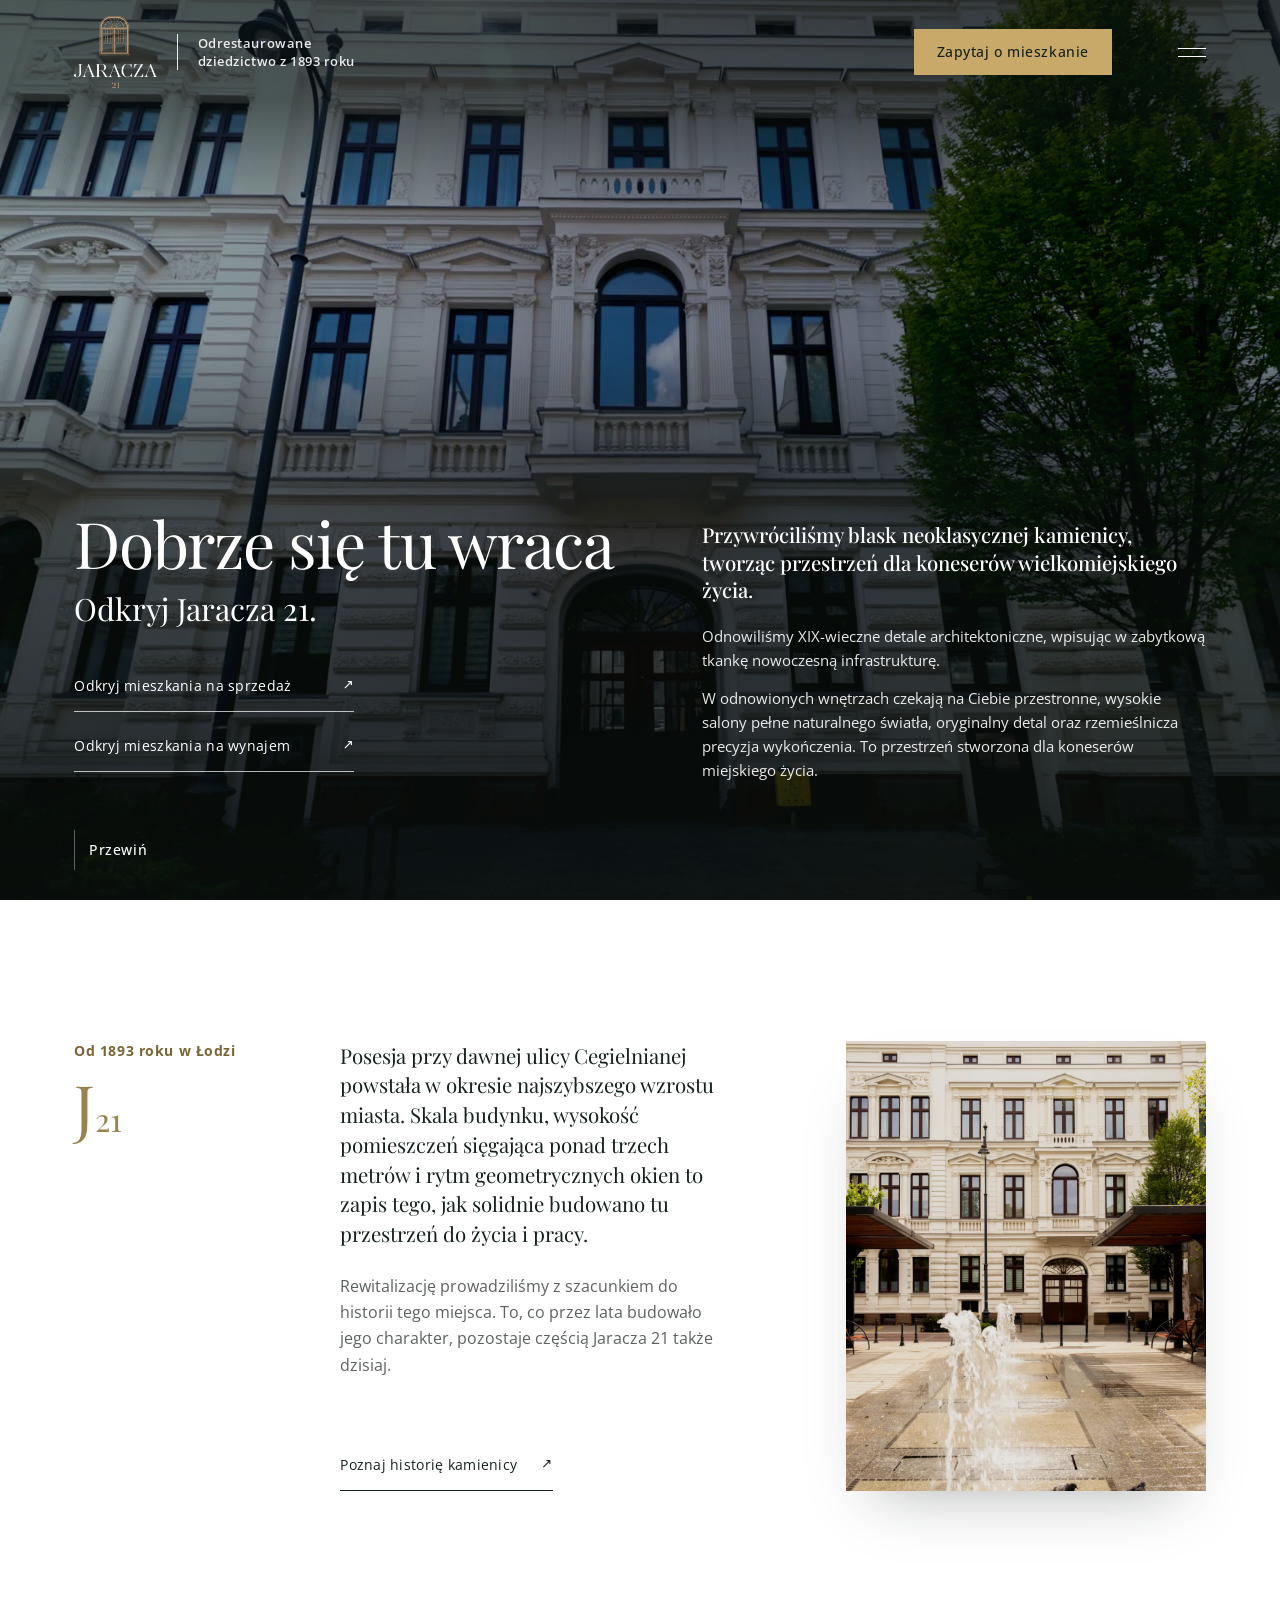
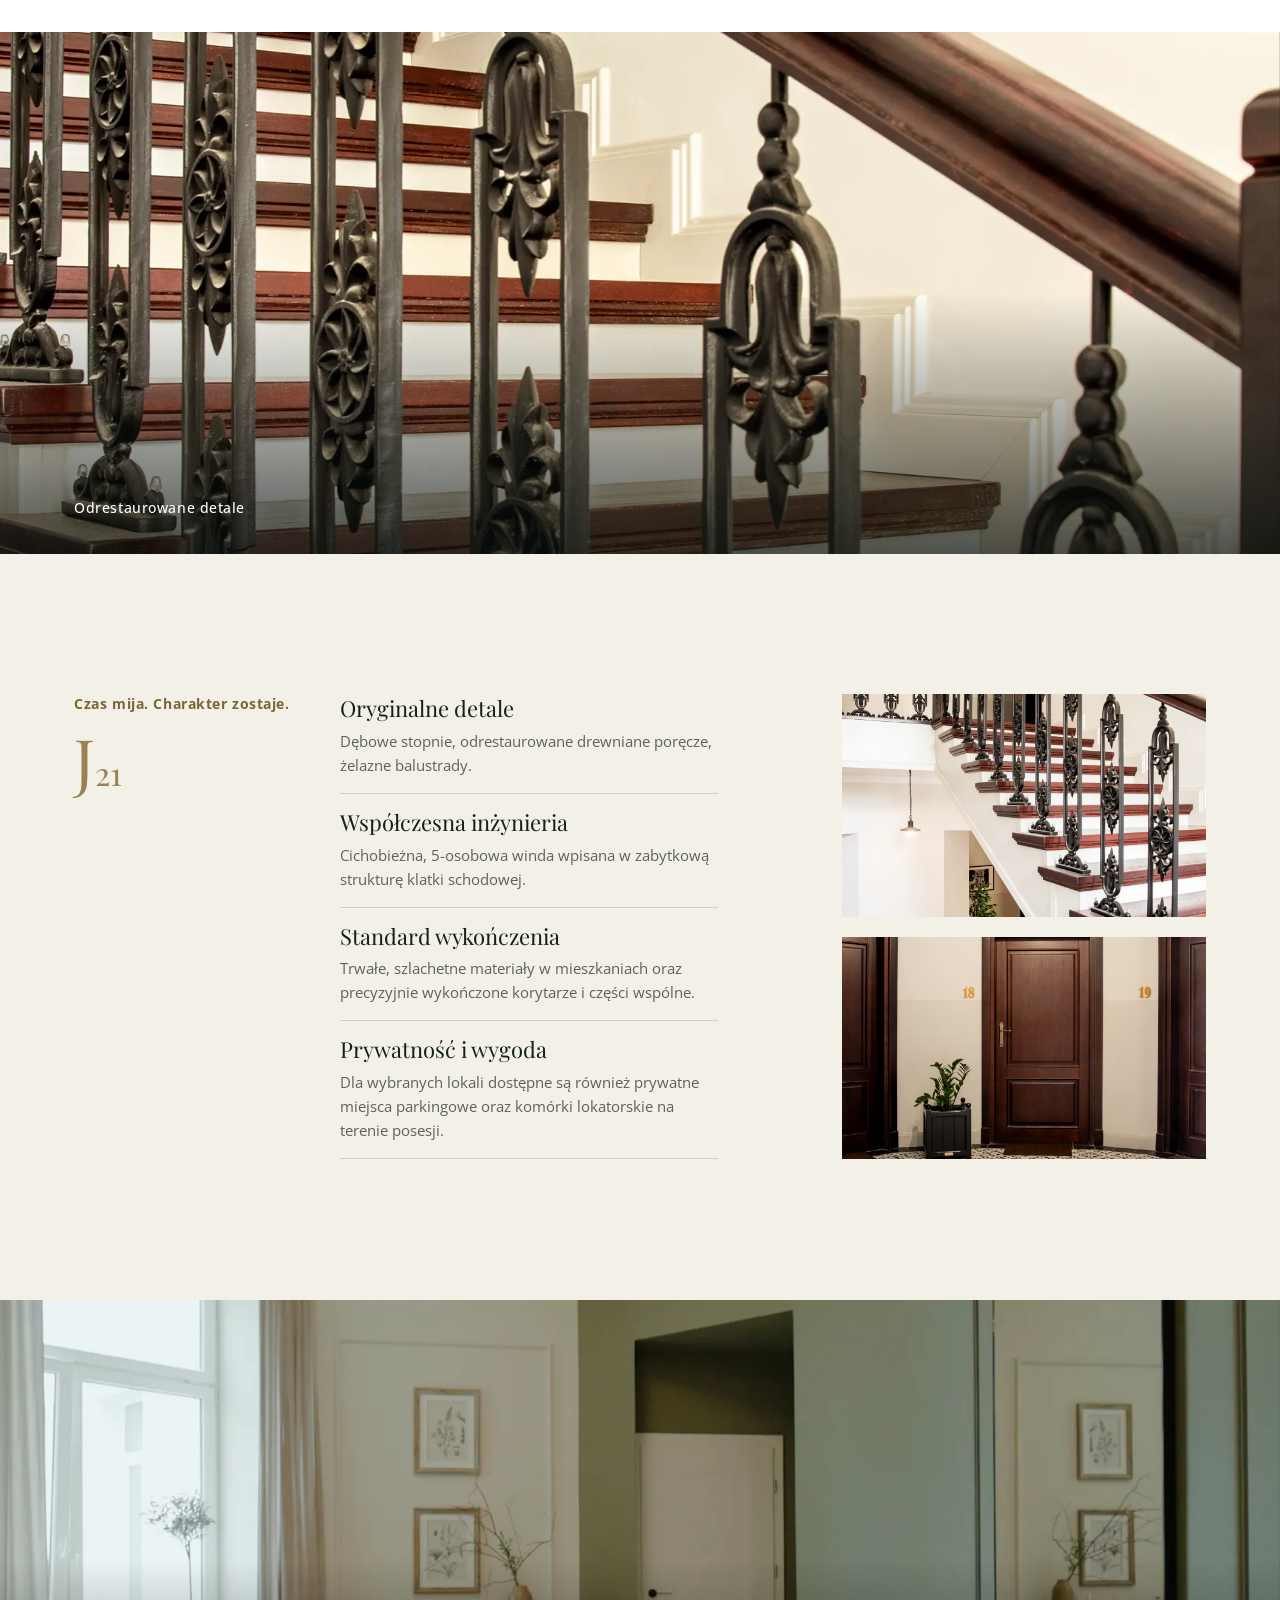
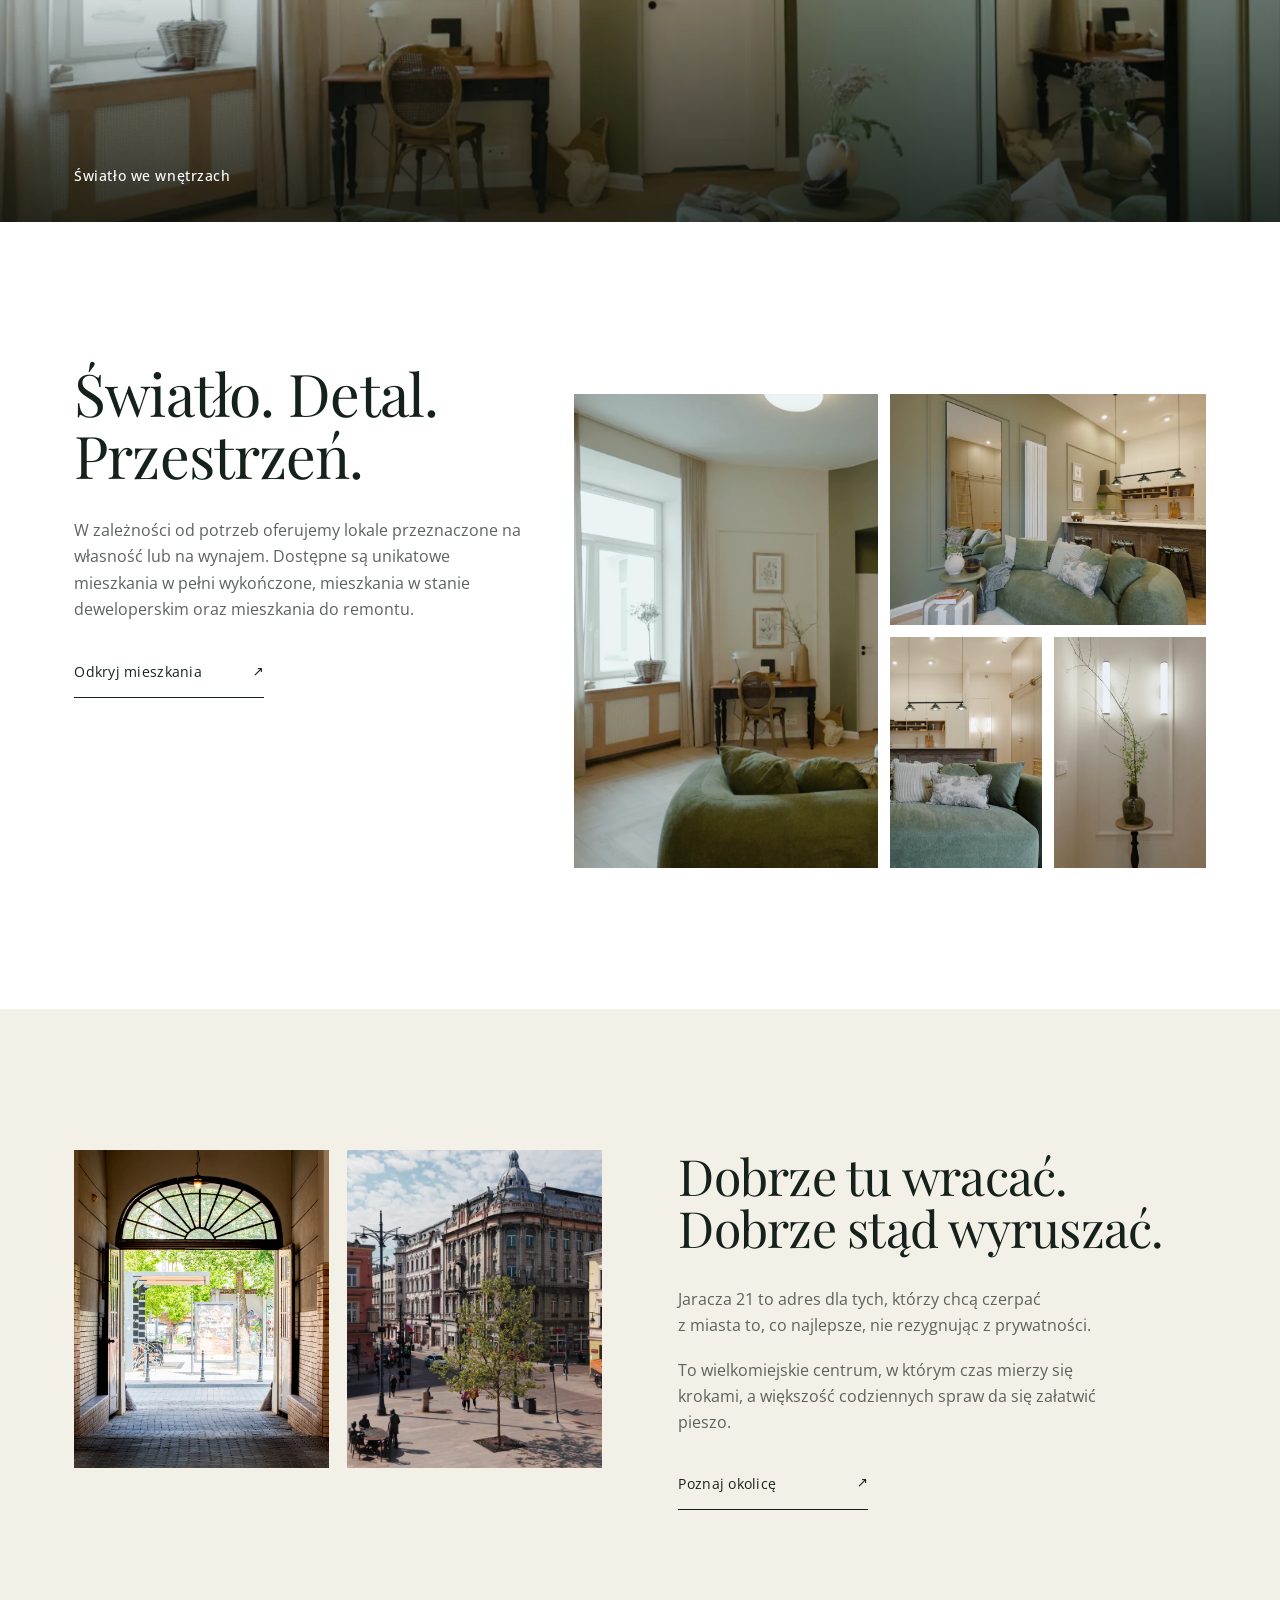
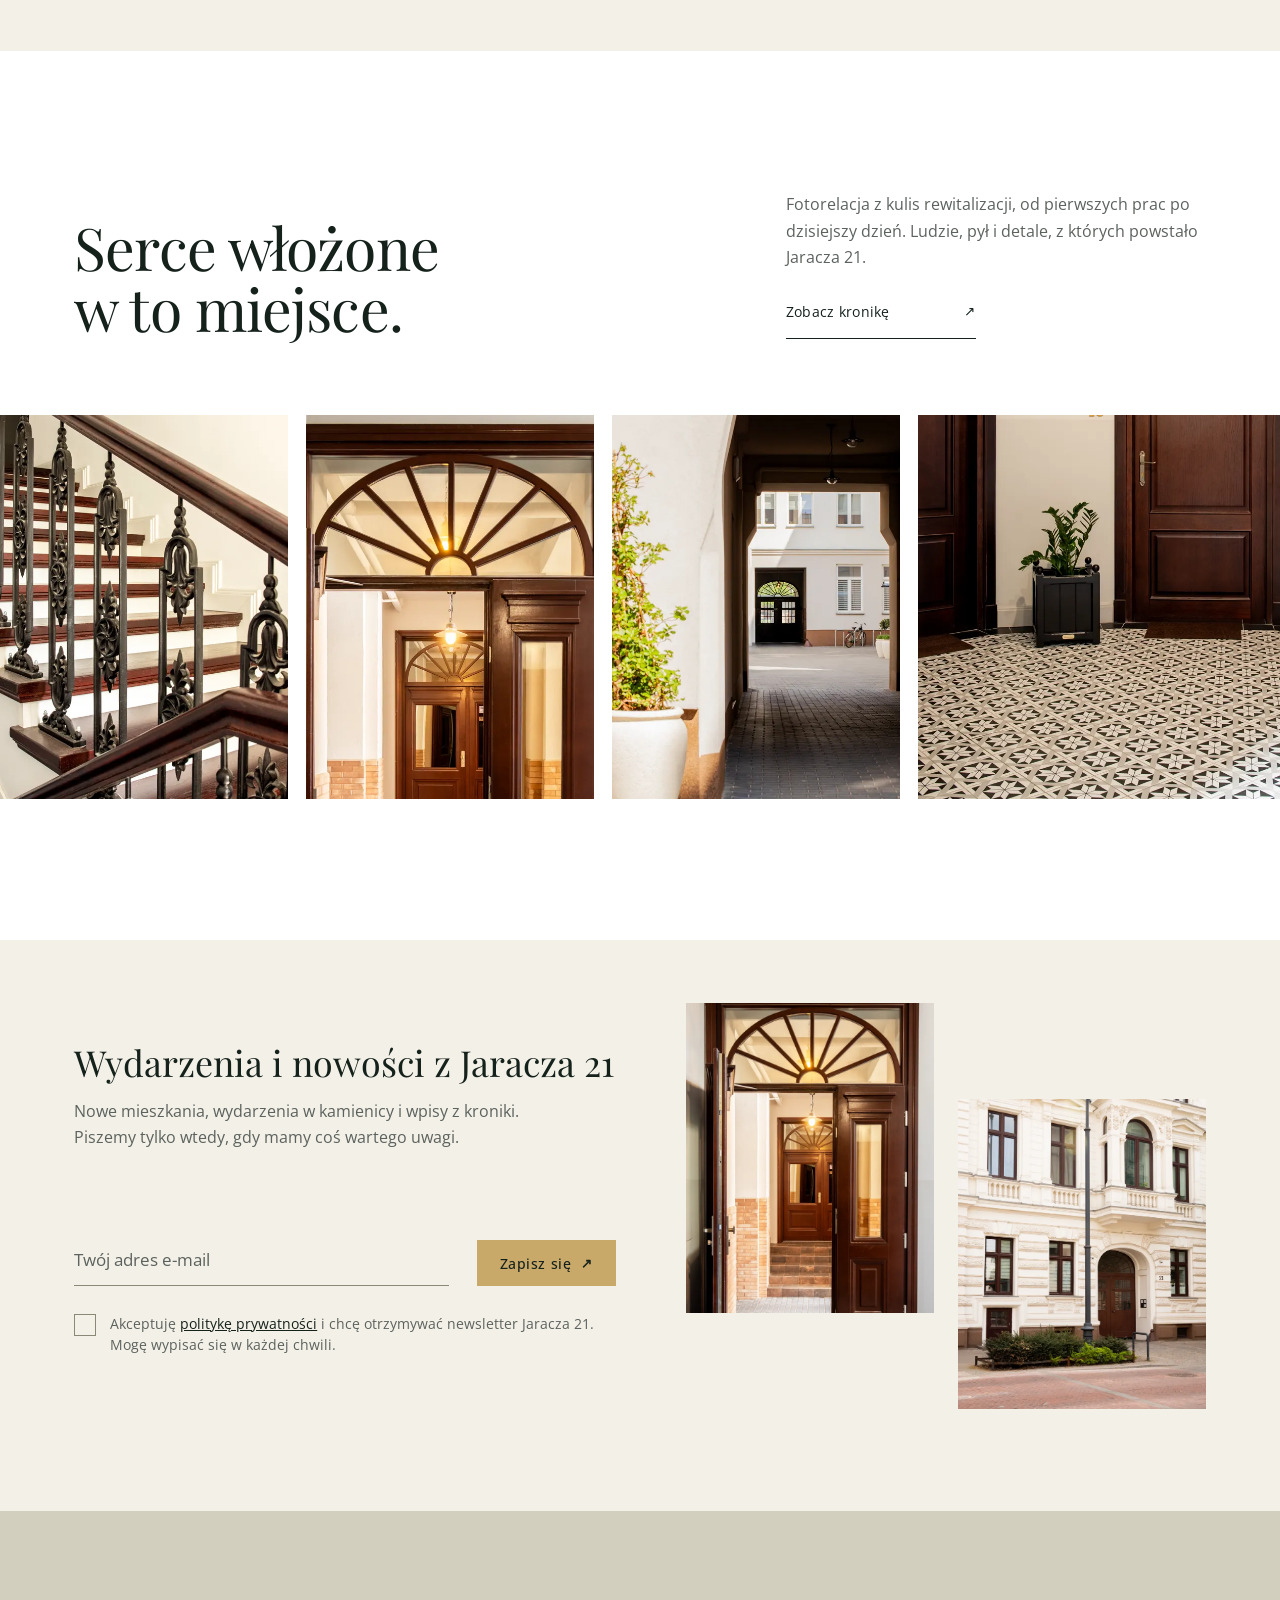
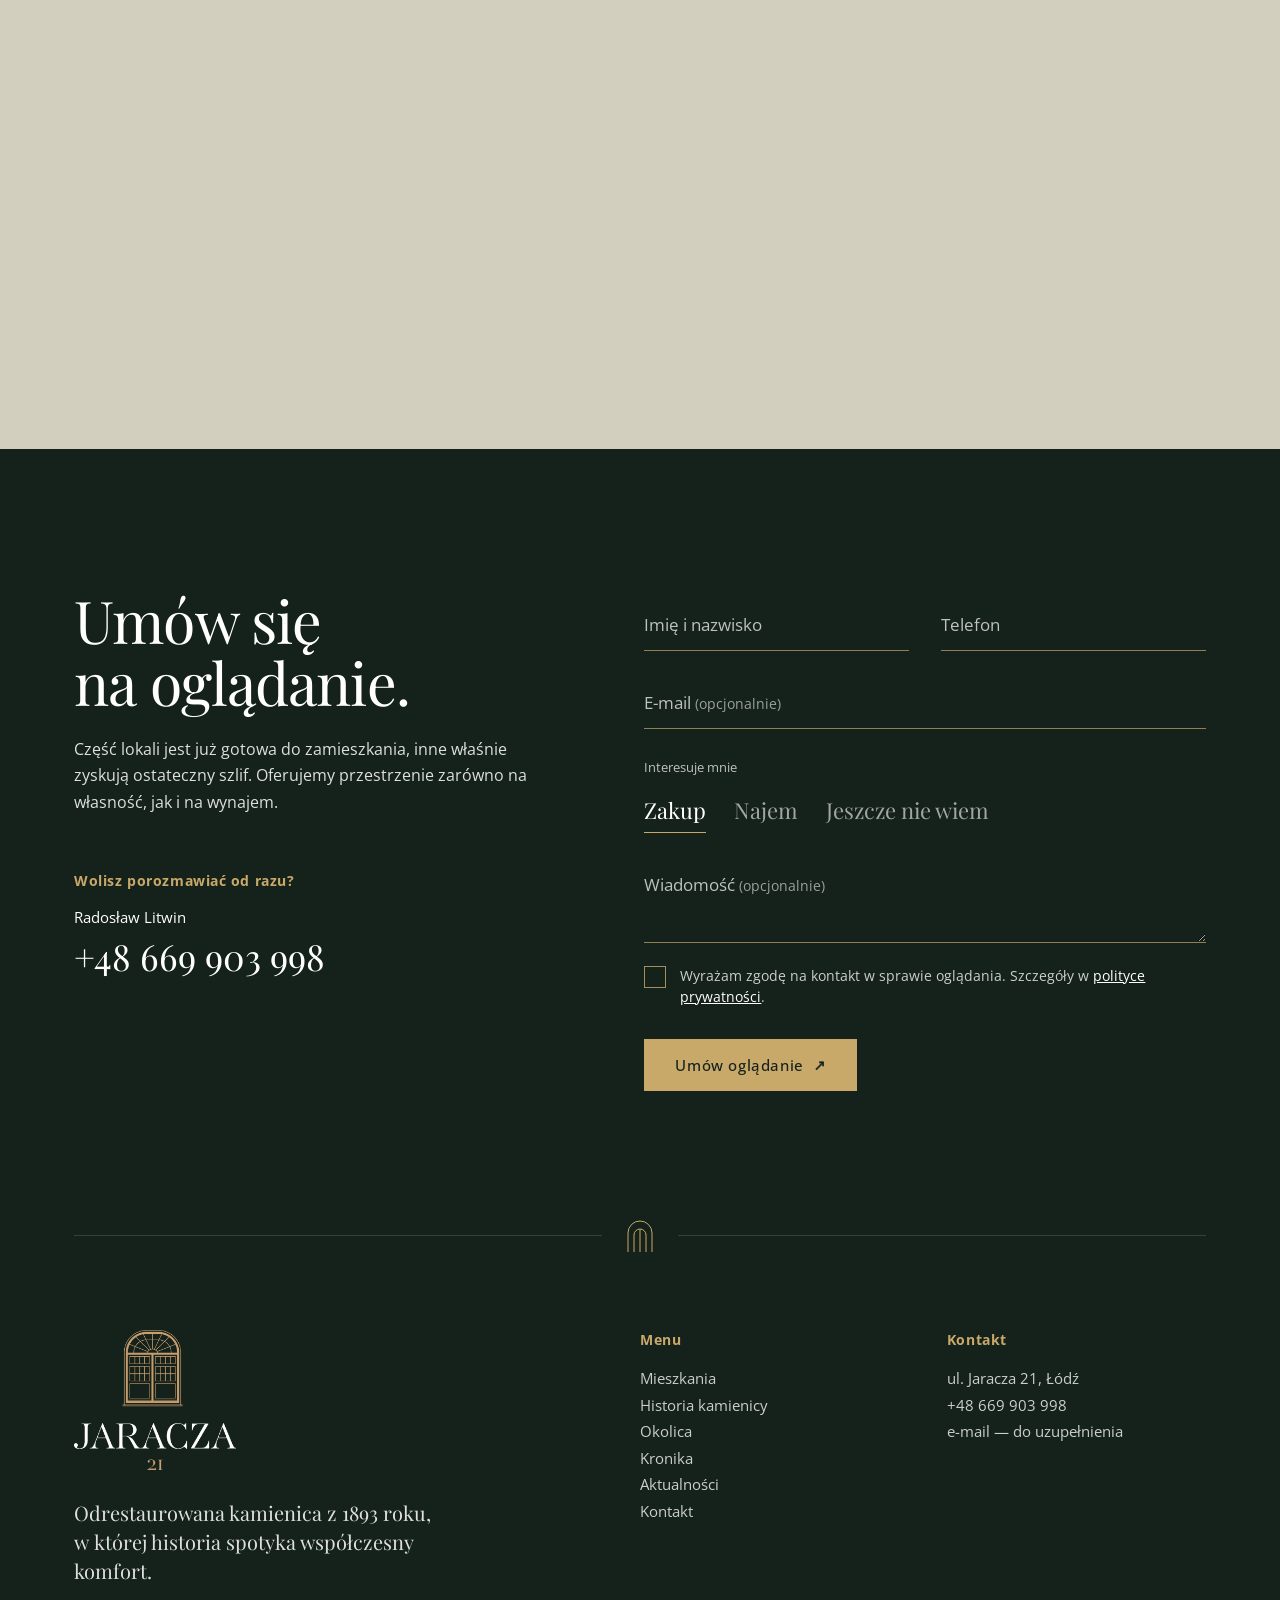
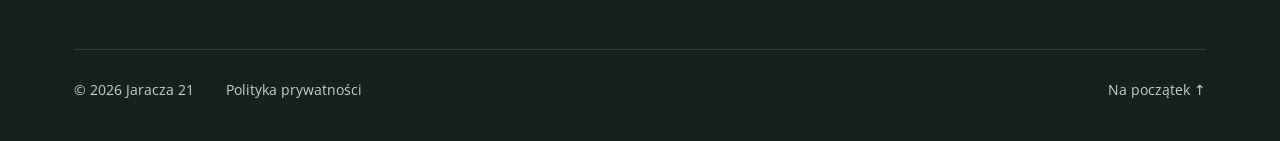
==== commit 622ba8dc: "Aktualności, wpis i Kontakt; poprawki z uwag klienta - aktualnosci.html: listing wpisów (zdjęcie + t" ====
--- a/index.html
+++ b/index.html
@@ -8,6 +8,7 @@
   <link rel="preconnect" href="https://fonts.googleapis.com">
   <link rel="preconnect" href="https://fonts.gstatic.com" crossorigin>
   <link href="https://fonts.googleapis.com/css2?family=Open+Sans:wght@400;500;600;700&family=Playfair+Display:ital,wght@0,400;0,500;1,400&display=swap" rel="stylesheet">
+  <link rel="stylesheet" href="https://unpkg.com/aos@2.3.4/dist/aos.css">
   <link rel="stylesheet" href="css/style.css">
 </head>
 <body>
@@ -17,13 +18,15 @@
   <header class="site-header" id="naglowek">
     <div class="site-header__inner container">
       <a class="logo" href="index.html" aria-label="Jaracza 21 — strona główna">
-        <span class="logo__mark">Jaracza <span class="logo__num">21</span></span>
+        <span class="logo__mark">
+          <img class="logo__img logo__img--light" src="assets/img/logo-jasne.png" width="600" height="523" alt="">
+          <img class="logo__img logo__img--dark" src="assets/img/logo-ciemne.png" width="600" height="523" alt="">
+        </span>
         <span class="logo__tagline">Odrestaurowane dziedzictwo z 1893 roku</span>
       </a>
       <div class="site-header__actions">
-        <a class="btn btn--outline site-header__cta" href="#kontakt">Zapytaj o mieszkanie <span class="arrow" aria-hidden="true">↗</span></a>
-        <button class="menu-toggle" type="button" aria-expanded="false" aria-controls="menu-boczne">
-          <span class="menu-toggle__label">Menu</span>
+        <a class="btn btn--outline site-header__cta" href="#kontakt">Zapytaj o mieszkanie</a>
+        <button class="menu-toggle" type="button" aria-expanded="false" aria-controls="menu-boczne" aria-label="Otwórz menu">
           <span class="menu-toggle__icon" aria-hidden="true"><span></span><span></span></span>
         </button>
       </div>
@@ -41,11 +44,11 @@
         <li><a href="#">Historia kamienicy</a></li>
         <li><a href="#">Okolica</a></li>
         <li><a href="#">Kronika</a></li>
-        <li><a href="#">Aktualności</a></li>
-        <li><a href="#kontakt">Kontakt</a></li>
+        <li><a href="aktualnosci.html">Aktualności</a></li>
+        <li><a href="kontakt.html">Kontakt</a></li>
       </ul>
       <div class="drawer__footer">
-        <a class="btn btn--gold" href="#kontakt">Zapytaj o mieszkanie <span class="arrow" aria-hidden="true">↗</span></a>
+        <a class="btn btn--gold" href="#kontakt">Zapytaj o mieszkanie</a>
         <p class="drawer__contact">
           <span class="overline">Radosław Litwin</span>
           <a href="tel:+48669903998">+48 669 903 998</a>
@@ -106,17 +109,17 @@
           <a class="link-line" href="#">Poznaj historię kamienicy <span class="arrow" aria-hidden="true">↗</span></a>
         </div>
 
-        <figure class="intro__image reveal">
+        <figure class="intro__image" data-aos="fade-up" data-aos-anchor-placement="bottom-bottom">
           <picture>
-            <source srcset="assets/img/fasada-dzien.webp" type="image/webp">
-            <img src="assets/img/fasada-dzien.jpg" width="1200" height="1200" loading="lazy"
-                 alt="Odnowiona fasada kamienicy Jaracza 21 z łukowym wejściem i numerem 21">
+            <source srcset="assets/img/fasada-fontanna.webp" type="image/webp">
+            <img src="assets/img/fasada-fontanna.jpg" width="960" height="1200" loading="lazy"
+                 alt="Odnowiona fasada kamienicy i fontanna na dziedzińcu">
           </picture>
         </figure>
       </div>
     </section>
 
-    <!-- 3. Przerywnik: odrestaurowane detale -->
+    <!-- 3. Przerywnik: odrestaurowane detale (paralaksa) -->
     <figure class="photo-band">
       <div class="photo-band__media" data-parallax>
         <picture>
@@ -192,25 +195,33 @@
             <a class="link-line" href="mieszkania.html">Odkryj mieszkania <span class="arrow" aria-hidden="true">↗</span></a>
           </div>
 
-          <div class="interiors__gallery reveal">
-            <figure class="interiors__item interiors__item--wide">
+          <!-- Równa siatka jak w przykładzie klienta: wysokie z lewej, szerokie u góry z prawej, dwa małe pod nim -->
+          <div class="interiors__gallery">
+            <figure class="interiors__item interiors__item--tall" data-aos="fade-up" data-aos-anchor-placement="bottom-bottom">
               <picture>
-                <source srcset="assets/img/wnetrze-kuchnia.webp" type="image/webp">
-                <img src="assets/img/wnetrze-kuchnia.jpg" width="1600" height="900" loading="lazy"
-                     alt="Salon z kuchnią i drewnianą wyspą w kolorze szałwii">
+                <source srcset="assets/img/siatka-wysokie.webp" type="image/webp">
+                <img src="assets/img/siatka-wysokie.jpg" width="800" height="1200" loading="lazy"
+                     alt="Jasny pokój z wysokim oknem, biurkiem i zieloną sofą">
               </picture>
             </figure>
-            <figure class="interiors__item">
+            <figure class="interiors__item interiors__item--wide" data-aos="fade-up" data-aos-anchor-placement="bottom-bottom">
               <picture>
-                <source srcset="assets/img/wnetrze-antresola.webp" type="image/webp">
-                <img src="assets/img/wnetrze-antresola.jpg" width="1000" height="750" loading="lazy"
-                     alt="Sofa w salonie, w tle zabudowa z drabiną na antresolę">
+                <source srcset="assets/img/siatka-szerokie.webp" type="image/webp">
+                <img src="assets/img/siatka-szerokie.jpg" width="1200" height="675" loading="lazy"
+                     alt="Salon z kuchnią i drewnianą wyspą, ściany w kolorze szałwii">
               </picture>
             </figure>
-            <figure class="interiors__item interiors__item--tall">
+            <figure class="interiors__item interiors__item--small" data-aos="fade-up" data-aos-anchor-placement="bottom-bottom" data-aos-delay="100">
               <picture>
-                <source srcset="assets/img/wnetrze-przedpokoj.webp" type="image/webp">
-                <img src="assets/img/wnetrze-przedpokoj.jpg" width="800" height="1000" loading="lazy"
+                <source srcset="assets/img/siatka-male-1.webp" type="image/webp">
+                <img src="assets/img/siatka-male-1.jpg" width="600" height="800" loading="lazy"
+                     alt="Sofa w salonie, w tle kuchnia i drabina na antresolę">
+              </picture>
+            </figure>
+            <figure class="interiors__item interiors__item--small" data-aos="fade-up" data-aos-anchor-placement="bottom-bottom" data-aos-delay="200">
+              <picture>
+                <source srcset="assets/img/siatka-male-2.webp" type="image/webp">
+                <img src="assets/img/siatka-male-2.jpg" width="600" height="800" loading="lazy"
                      alt="Przedpokój z kinkietami i wazonem na stoliku">
               </picture>
             </figure>
@@ -226,16 +237,15 @@
           <h2 class="display" id="city-title">Dobrze tu wracać.<br>Dobrze stąd wyruszać.</h2>
         </div>
 
-        <div class="city__photos reveal">
-          <figure class="city__arch">
+        <div class="city__photos">
+          <figure class="city__photo" data-aos="fade-up" data-aos-anchor-placement="bottom-bottom">
             <picture>
               <source srcset="assets/img/brama.webp" type="image/webp">
               <img src="assets/img/brama.jpg" width="900" height="1126" loading="lazy"
                    alt="Widok z bramy kamienicy przez łukowe naświetle na ulicę Jaracza">
             </picture>
-            <figcaption class="overline city__caption">Przez bramę, w stronę miasta</figcaption>
           </figure>
-          <figure class="city__square">
+          <figure class="city__photo" data-aos="fade-up" data-aos-anchor-placement="bottom-bottom" data-aos-delay="120">
             <picture>
               <source srcset="assets/img/lodz-ulica.webp" type="image/webp">
               <img src="assets/img/lodz-ulica.jpg" width="800" height="800" loading="lazy"
@@ -250,9 +260,10 @@
           <a class="link-line" href="#">Poznaj okolicę <span class="arrow" aria-hidden="true">↗</span></a>
         </div>
       </div>
-    </section>
-
-    <!-- 8. Kronika (zdjęcia tymczasowe z sesji b&w — do podmiany na fotorelację z kulis) -->
+
+    </section>
+
+    <!-- 8. Kronika (ruchoma galeria; zdjęcia tymczasowe z sesji — do podmiany na fotorelację z kulis) -->
     <section class="chronicle section section--white" aria-labelledby="chronicle-title">
       <div class="container">
         <div class="chronicle__head reveal">
@@ -264,13 +275,29 @@
             <a class="link-line" href="#">Zobacz kronikę <span class="arrow" aria-hidden="true">↗</span></a>
           </div>
         </div>
-
-        <ul class="chronicle__strip reveal">
-          <li><picture><source srcset="assets/img/kronika-1.webp" type="image/webp"><img src="assets/img/kronika-1.jpg" width="700" height="933" loading="lazy" alt="Przejazd bramny na podwórze kamienicy"></picture></li>
-          <li><picture><source srcset="assets/img/kronika-2.webp" type="image/webp"><img src="assets/img/kronika-2.jpg" width="700" height="933" loading="lazy" alt="Ceglany narożnik i odnowione podwórze"></picture></li>
-          <li><picture><source srcset="assets/img/kronika-3.webp" type="image/webp"><img src="assets/img/kronika-3.jpg" width="700" height="933" loading="lazy" alt="Klatka schodowa z żeliwną balustradą"></picture></li>
-          <li><picture><source srcset="assets/img/kronika-4.webp" type="image/webp"><img src="assets/img/kronika-4.jpg" width="700" height="933" loading="lazy" alt="Otwarta brama z łukowym naświetlem"></picture></li>
-        </ul>
+      </div>
+
+      <!-- Ruchoma galeria (ciągły przesuw, bez klikania i swipe) — tymczasowo zdjęcia z sesji, docelowo fotorelacja z kulis -->
+      <div class="details details--chronicle" aria-label="Galeria: kamienica Jaracza 21">
+        <div class="details__viewport">
+          <div class="details__track">
+            <ul class="details__list">
+              <li><picture><source srcset="assets/img/detal-01.webp" type="image/webp"><img src="assets/img/detal-01.jpg" width="570" height="760" loading="lazy" alt="Żeliwna balustrada z ornamentem"></picture></li>
+              <li><picture><source srcset="assets/img/detal-02.webp" type="image/webp"><img src="assets/img/detal-02.jpg" width="570" height="760" loading="lazy" alt="Łukowe naświetle nad drzwiami wejściowymi"></picture></li>
+              <li><picture><source srcset="assets/img/kronika-kolor-1.webp" type="image/webp"><img src="assets/img/kronika-kolor-1.jpg" width="570" height="760" loading="lazy" alt="Przejazd bramny na podwórze kamienicy"></picture></li>
+              <li><picture><source srcset="assets/img/detal-03.webp" type="image/webp"><img src="assets/img/detal-03.jpg" width="1013" height="760" loading="lazy" alt="Drewniane drzwi do mieszkań i mozaika na posadzce"></picture></li>
+              <li><picture><source srcset="assets/img/detal-04.webp" type="image/webp"><img src="assets/img/detal-04.jpg" width="570" height="760" loading="lazy" alt="Dębowa poręcz klatki schodowej"></picture></li>
+              <li><picture><source srcset="assets/img/kronika-kolor-2.webp" type="image/webp"><img src="assets/img/kronika-kolor-2.jpg" width="570" height="760" loading="lazy" alt="Ceglany narożnik i odnowione podwórze"></picture></li>
+              <li><picture><source srcset="assets/img/detal-05.webp" type="image/webp"><img src="assets/img/detal-05.jpg" width="570" height="760" loading="lazy" alt="Wykusz z łukowym oknem i sztukaterią"></picture></li>
+              <li><picture><source srcset="assets/img/detal-06.webp" type="image/webp"><img src="assets/img/detal-06.jpg" width="1013" height="760" loading="lazy" alt="Ławka pod pergolą na podwórzu"></picture></li>
+              <li><picture><source srcset="assets/img/kronika-kolor-3.webp" type="image/webp"><img src="assets/img/kronika-kolor-3.jpg" width="570" height="760" loading="lazy" alt="Klatka schodowa z żeliwną balustradą"></picture></li>
+              <li><picture><source srcset="assets/img/detal-07.webp" type="image/webp"><img src="assets/img/detal-07.jpg" width="570" height="760" loading="lazy" alt="Schody z żeliwną balustradą"></picture></li>
+              <li><picture><source srcset="assets/img/detal-08.webp" type="image/webp"><img src="assets/img/detal-08.jpg" width="570" height="760" loading="lazy" alt="Brama z łukiem na odnowionej fasadzie"></picture></li>
+              <li><picture><source srcset="assets/img/kronika-kolor-4.webp" type="image/webp"><img src="assets/img/kronika-kolor-4.jpg" width="570" height="760" loading="lazy" alt="Otwarta brama z łukowym naświetlem"></picture></li>
+              <li><picture><source srcset="assets/img/detal-09.webp" type="image/webp"><img src="assets/img/detal-09.jpg" width="1013" height="760" loading="lazy" alt="Drewniane drzwi wejściowe na podwórzu"></picture></li>
+            </ul>
+          </div>
+        </div>
       </div>
     </section>
 
@@ -298,11 +325,17 @@
         </form>
         <div class="newsletter__photos" aria-hidden="true">
           <picture><source srcset="assets/img/newsletter-drzwi.webp" type="image/webp"><img src="assets/img/newsletter-drzwi.jpg" width="700" height="875" loading="lazy" alt=""></picture>
-          <picture><source srcset="assets/img/newsletter-fontanna.webp" type="image/webp"><img src="assets/img/newsletter-fontanna.jpg" width="700" height="875" loading="lazy" alt=""></picture>
-        </div>
-      </div>
-    </section>
-
+          <picture><source srcset="assets/img/newsletter-fasada.webp" type="image/webp"><img src="assets/img/newsletter-fasada.jpg" width="700" height="875" loading="lazy" alt=""></picture>
+        </div>
+      </div>
+    </section>
+
+    <!-- Mapa Google na całą szerokość z pinezką, przed kontaktem (makieta: osadzenie bez klucza API;
+         na produkcji — blokada do czasu zgody w banerze cookies) -->
+    <section class="map" aria-label="Mapa dojazdu: ul. Jaracza 21, Łódź">
+      <iframe src="https://maps.google.com/maps?q=ul.%20Jaracza%2021%2C%2090-261%20%C5%81%C3%B3d%C5%BA&amp;z=11&amp;hl=pl&amp;output=embed"
+              title="Mapa: ul. Jaracza 21, Łódź" loading="lazy" referrerpolicy="no-referrer-when-downgrade" allowfullscreen></iframe>
+    </section>
     <!-- 10. Kontakt: umów oglądanie (formularz-makieta, styl jak Le Provençal: pola z linią) -->
     <section class="contact section" id="kontakt" aria-labelledby="contact-title">
       <div class="container contact__grid">
@@ -378,7 +411,7 @@
 
       <div class="site-footer__grid">
         <div class="site-footer__brand">
-          <p class="site-footer__mark" aria-label="Jaracza 21">Jaracza <span>21</span></p>
+          <p class="site-footer__mark"><img src="assets/img/logo-jasne.png" width="600" height="523" alt="Jaracza 21" loading="lazy"></p>
           <p class="site-footer__claim">Odrestaurowana kamienica z&nbsp;1893 roku, w&nbsp;której historia spotyka współczesny komfort.</p>
         </div>
 
@@ -389,8 +422,8 @@
             <li><a href="#">Historia kamienicy</a></li>
             <li><a href="#">Okolica</a></li>
             <li><a href="#">Kronika</a></li>
-            <li><a href="#">Aktualności</a></li>
-            <li><a href="#kontakt">Kontakt</a></li>
+            <li><a href="aktualnosci.html">Aktualności</a></li>
+            <li><a href="kontakt.html">Kontakt</a></li>
           </ul>
         </nav>
 
@@ -412,6 +445,7 @@
     </div>
   </footer>
 
+  <script src="https://unpkg.com/aos@2.3.4/dist/aos.js"></script>
   <script src="js/main.js"></script>
 </body>
 </html>
--- a/css/style.css
+++ b/css/style.css
@@ -91,9 +91,14 @@
   font-size: .95em;
 }
 
-/* Przycisk — jeden rozmiar w całym serwisie.
-   Hover: wyłącznie zmiana koloru na mosiężny, bez animacji i przejść. */
+/* Przycisk CTA — jeden wygląd w całym serwisie (decyzja projektanta 2026-10-17):
+   spoczynek: złote wypełnienie, ciemny tekst;
+   hover: przycisk robi się przezroczysty (widać tło sekcji), tekst i ramka złote,
+   a wewnętrzna ramka „wjeżdża” od krawędzi na 4 px do środka (jak na livechloe.com).
+   Kolor złota po najechaniu zależy od tła: --btn-hover (ciemny złoty na jasnym tle, jasny złoty na ciemnym). */
 .btn {
+  --btn-hover: var(--gold-text);
+  position: relative;
   display: inline-flex;
   align-items: center;
   justify-content: center;
@@ -105,24 +110,30 @@
   font-weight: 500;
   letter-spacing: .04em;
   text-decoration: none;
-  border: 1px solid currentColor;
-}
-/* Podwójna ramka jak w Le Provençal: druga, szersza i niższa ramka przecina główną (statyczna) */
-.btn { position: relative; }
+  color: var(--ink);
+  background-color: var(--gold-light);
+  border: 1px solid var(--gold-light);
+  transition: background-color .4s var(--ease), color .4s var(--ease), border-color .4s var(--ease);
+}
 .btn::before {
   content: "";
   position: absolute;
-  inset: 6px -7px;
-  border: 1px solid currentColor;
-  opacity: .75;
+  inset: 0;
+  border: 1px solid transparent;
+  opacity: 0;
   pointer-events: none;
-}
-.btn--outline { color: var(--white); }
-.btn--outline:hover { color: var(--gold-light); }
-.btn--gold { background: var(--gold-light); border-color: var(--gold-light); color: var(--ink); }
-.btn--gold::before { border-color: var(--gold-light); }
-.btn--gold:hover { background: var(--brass-hover); border-color: var(--brass-hover); }
-.btn--gold:hover::before { border-color: var(--brass-hover); }
+  transition: inset .6s cubic-bezier(0, -.06, 0, .98), opacity .6s cubic-bezier(0, -.06, 0, .98), border-color .4s var(--ease);
+}
+.btn:hover,
+.btn:focus-visible { background-color: transparent; color: var(--btn-hover); border-color: var(--btn-hover); }
+.btn:hover::before,
+.btn:focus-visible::before { inset: 4px; opacity: 1; border-color: var(--btn-hover); }
+/* Strzałka ↗ o pół piksela grubsza */
+.btn .arrow { -webkit-text-stroke: .5px currentColor; }
+/* Na ciemnym tle (hero pod przezroczystym nagłówkiem, menu boczne, kontakt) — jaśniejsze złoto po najechaniu */
+.site-header:not(.is-solid) .btn,
+.drawer .btn,
+.contact .btn { --btn-hover: var(--gold-light); }
 
 /* Link z linią (CTA drugorzędne z PDF) */
 .link-line {
@@ -176,6 +187,22 @@
 .reveal:nth-child(2) { transition-delay: .12s; }
 .reveal:nth-child(3) { transition-delay: .24s; }
 
+/* Wipe up / clip-path reveal: zdjęcie stoi w miejscu, maska rośnie od dołu do góry.
+   Maska na <picture> (obserwowany jest <figure>, który nie jest przycinany). */
+.wipe-up > picture { display: block; clip-path: inset(120% -12% -20% -12%); transition: clip-path 1.3s cubic-bezier(.77, 0, .18, 1); }   /* ujemne marginesy maski zostawiają miejsce na cień zdjęcia */
+.wipe-up.is-visible > picture { clip-path: inset(-12% -12% -20% -12%); }
+
+/* Zdjęcia „wjeżdżają” od dołu: okno odsłania się od dołu, zdjęcie przesuwa się w górę.
+   Przycięcie jest na <picture>, nie na obserwowanym elemencie — Chrome liczy clip-path
+   do IntersectionObserver i w pełni przycięty element nigdy nie byłby „widoczny”. */
+.rise > picture { clip-path: inset(100% 0 0 0); transition: clip-path 1.1s var(--ease); }
+.rise img { transform: translateY(18%); transition: transform 1.4s var(--ease); }
+.rise.is-visible > picture { clip-path: inset(0 0 0 0); }
+.rise.is-visible img { transform: none; }
+.rise:nth-child(2) > picture, .rise:nth-child(2) img { transition-delay: .18s; }
+.rise:nth-child(3) > picture, .rise:nth-child(3) img { transition-delay: .36s; }
+.rise:nth-child(4) > picture, .rise:nth-child(4) img { transition-delay: .54s; }
+
 /* ---------- 0. Nagłówek ---------- */
 
 .site-header {
@@ -194,19 +221,18 @@
   transition: min-height .4s var(--ease);
 }
 
-.logo { display: flex; flex-direction: column; gap: 6px; text-decoration: none; }
-.logo__mark {
-  font-family: var(--font-serif);
-  font-size: 26px;
-  line-height: 1;
-  letter-spacing: .06em;
-  text-transform: uppercase;
-  font-variation-settings: "opsz" 48;
-}
-.logo__num { font-size: .72em; letter-spacing: .02em; }
+/* Logotyp klienta (okno + JARACZA 21): jasna wersja na hero, ciemna na białym nagłówku */
+.logo { display: flex; align-items: center; gap: 20px; text-decoration: none; }
+.logo__mark { display: block; height: 72px; transition: height .4s var(--ease); }
+.logo__img { display: block; height: 100%; width: auto; }
+.logo__img--dark { display: none; }
 .logo__tagline {
+  max-width: 190px;
+  padding-left: 20px;
+  border-left: 1px solid currentColor;
   font-size: 13px;
   font-weight: 600;
+  line-height: 1.4;
   letter-spacing: .04em;
   opacity: .9;
 }
@@ -216,7 +242,8 @@
 .menu-toggle {
   display: inline-flex;
   align-items: center;
-  gap: 14px;
+  justify-content: flex-end;   /* sam hamburger, obszar kliknięcia 46×46 */
+  min-width: 46px;
   min-height: 46px;
   padding: 0;
   background: none;
@@ -238,9 +265,10 @@
   box-shadow: 0 6px 24px -10px rgba(21, 33, 27, .18);   /* delikatny cień zamiast linii */
 }
 .site-header.is-solid .site-header__inner { min-height: 80px; }
-.site-header.is-solid .btn--outline { color: var(--ink); }
-.site-header.is-solid .btn--outline:hover { color: var(--gold-text); }
 .site-header.is-solid .logo__tagline { color: var(--gold-text); opacity: 1; }
+.site-header.is-solid .logo__mark { height: 56px; }
+.site-header.is-solid .logo__img--light { display: none; }
+.site-header.is-solid .logo__img--dark { display: block; }
 
 /* ---------- Menu boczne ---------- */
 
@@ -298,7 +326,7 @@
   transition: color .3s var(--ease), padding-left .3s var(--ease);
 }
 .drawer__list a:hover,
-.drawer__list a[aria-current="page"] { color: var(--gold-light); }
+.drawer__list a[aria-current] { color: var(--gold-light); }
 
 
 .drawer__footer { margin-top: auto; padding-top: 40px; display: grid; gap: 24px; }
@@ -344,7 +372,7 @@
   position: relative;
   display: grid;
   grid-template-columns: minmax(0, 1.15fr) minmax(0, 1fr);
-  align-items: end;
+  align-items: start;   /* obie kolumny od góry (prośba klienta) */
   gap: 48px;
   padding-bottom: 40px;
 }
@@ -367,6 +395,7 @@
 .hero__links { display: flex; flex-wrap: wrap; gap: 16px 24px; margin-top: 40px; }
 .hero__links .link-line { min-width: 280px; }
 .hero__aside {
+  padding-top: 10px;   /* optyczne wyrównanie z górą liter nagłówka */
   justify-self: end;
   display: grid;
   gap: 14px;
@@ -430,21 +459,21 @@
   display: grid;
   grid-template-columns: minmax(0, 2.4fr) minmax(0, 5fr) minmax(0, 4fr);
   gap: 48px;
-  align-items: start;
+  align-items: stretch;   /* link „Poznaj historię” schodzi do dolnej krawędzi zdjęcia */
 }
 /* Tekst bliżej lewej, z wyraźnym oddechem przed zdjęciem (jak w PDF) */
 .intro__text { padding-right: clamp(24px, 6vw, 112px); }
 .intro__text .link-line { justify-self: start; }
-.intro__label { display: grid; gap: 14px; justify-items: start; }
+.intro__label { display: grid; gap: 14px; justify-items: start; align-self: start; }
 .intro__label .overline { color: var(--gold-text); }
-.intro__text { display: grid; gap: 24px; max-width: 600px; }
+.intro__text { display: flex; flex-direction: column; gap: 24px; max-width: 600px; }
 .intro__text > p:not(.lead) { max-width: 470px; color: var(--muted); font-size: 16px; }
-.intro__text .link-line { margin-top: 8px; }
-.intro__image { margin: 0; }
+.intro__text .link-line { margin-top: auto; align-self: flex-start; }
+.intro__image { margin: 0; align-self: start; justify-self: end; width: 100%; max-width: 360px; }   /* mniejsze, przeskalowane w całości */
 .intro__image img {
   width: 100%;
   height: auto;
-  aspect-ratio: 1 / 1;
+  aspect-ratio: 4 / 5;   /* pionowe zdjęcie fasady z fontanną (prośba klienta) */
   object-fit: cover;
   box-shadow: 0 30px 60px -30px rgba(21, 33, 27, .35);
 }
@@ -454,12 +483,13 @@
 .photo-band {
   position: relative;
   margin: 0;
-  height: clamp(420px, 72vh, 780px);
+  height: clamp(336px, 58vh, 624px);   /* o ~20% niżej — paralaksa mocniej widoczna */
   overflow: hidden;
   background: var(--ink);
   color: var(--white);
 }
-.photo-band__media { position: absolute; inset: -12% 0; will-change: transform; }
+/* Zapas 22% u góry i u dołu — paralaksa przesuwa zdjęcie wyraźnie, bez odsłaniania krawędzi */
+.photo-band__media { position: absolute; inset: -22% 0; will-change: transform; }
 .photo-band__media img { width: 100%; height: 100%; object-fit: cover; }
 .photo-band::after {
   content: "";
@@ -475,23 +505,54 @@
   z-index: 1;
 }
 
+/* ---------- Ruchoma galeria (Kronika; ciągły przesuw, bez klikania i swipe) ---------- */
+
+/* Galeria w sekcji Kronika: pełna szerokość pod nagłówkiem */
+.details { margin-top: clamp(48px, 6vw, 88px); overflow: hidden; }
+.details__viewport { overflow: hidden; }
+.details__track {
+  display: flex;
+  width: max-content;
+  animation: details-marquee var(--marquee-duration, 70s) linear infinite;
+  will-change: transform;
+}
+.details__list {
+  list-style: none;
+  margin: 0;
+  padding: 0 clamp(12px, 1.4vw, 20px) 0 0;
+  display: flex;
+  gap: clamp(12px, 1.4vw, 20px);
+}
+.details__list img {
+  display: block;
+  height: clamp(260px, 30vw, 440px);
+  width: auto;
+  max-width: none;
+}
+@keyframes details-marquee {
+  from { transform: translateX(0); }
+  to { transform: translateX(-50%); }
+}
+
 /* ---------- 4. Czas mija. Charakter zostaje. ---------- */
 
 .character__grid {
   display: grid;
   grid-template-columns: minmax(0, 2.4fr) minmax(0, 5fr) minmax(0, 4fr);
   gap: 48px;
-  align-items: start;
-}
-.character__label { display: grid; gap: 14px; justify-items: start; }
+  align-items: stretch;   /* cechy i zdjęcia na wspólną wysokość */
+}
+.character__label { display: grid; gap: 14px; justify-items: start; align-self: start; }
 .character__label .overline { color: var(--gold-text); }
 
 .features {
+  display: flex;
+  flex-direction: column;
   list-style: none;
   margin: 0 clamp(24px, 6vw, 112px) 0 0;
   padding: 0;
 }
-.feature { padding: 22px 0 24px; border-bottom: 1px solid var(--line); }
+.feature { flex: 1 1 auto; padding: 14px 0 16px; border-bottom: 1px solid var(--line); }   /* naturalnie zwarte; nadmiar wysokości rozkłada flex */
 .feature:first-child { padding-top: 0; }   /* bez górnej kreski — pierwsza cecha startuje na wysokości nadtytułu */
 .feature__title {
   font-family: var(--font-serif);
@@ -508,8 +569,11 @@
   color: var(--muted);
 }
 
-.character__images { display: grid; gap: 20px; }
-.character__images img { width: 100%; height: auto; aspect-ratio: 3 / 2; object-fit: cover; }
+.character__images { display: grid; grid-template-rows: 1fr 1fr; gap: 20px; }
+/* Zdjęcia niższe niż 3:2; obie kolumny rozciągają się do wspólnej wysokości,
+   więc ostatnia linia pod cechami wypada równo z dolną krawędzią zdjęć */
+.character__images picture { position: relative; display: block; min-height: clamp(200px, 17vw, 270px); }
+.character__images img { position: absolute; inset: 0; width: 100%; height: 100%; object-fit: cover; }
 
 /* ---------- 6. Światło. Detal. Przestrzeń. ---------- */
 
@@ -534,21 +598,23 @@
 .interiors__overline { color: var(--gold-text); }
 .interiors__text { margin-top: 12px; color: var(--muted); }
 
-/* Asymetryczna galeria jak w PDF: szerokie zdjęcie u góry, dwa niżej — prawe obniżone */
+/* Równa siatka jak w przykładzie klienta: wysokie zdjęcie z lewej (2 rzędy),
+   szerokie u góry z prawej, dwa małe pod nim */
 .interiors__gallery {
   display: grid;
-  grid-template-columns: minmax(0, 1fr) minmax(0, 1fr);
-  gap: 24px;
-  align-items: start;
+  grid-template-columns: minmax(0, 2fr) minmax(0, 1fr) minmax(0, 1fr);
+  grid-template-rows: minmax(0, 1fr) minmax(0, 1fr);
+  gap: 12px;
+  aspect-ratio: 4 / 3;
   margin-top: clamp(16px, 2.5vw, 40px);
 }
-.interiors__item { margin: 0; overflow: hidden; }
+.interiors__item { margin: 0; overflow: hidden; min-height: 0; }
 .interiors__item picture { display: block; height: 100%; }
 .interiors__item img { width: 100%; height: 100%; object-fit: cover; transition: transform 1.2s var(--ease); }
 .interiors__item:hover img { transform: scale(1.03); }
-.interiors__item--wide { grid-column: 1 / -1; aspect-ratio: 2 / 1; }
-.interiors__item:not(.interiors__item--wide):not(.interiors__item--tall) { aspect-ratio: 3 / 2; margin-top: 40px; }
-.interiors__item--tall { aspect-ratio: 1 / 1; }
+.interiors__item--tall { grid-column: 1; grid-row: 1 / 3; }
+.interiors__item--wide { grid-column: 2 / 4; grid-row: 1; }
+.interiors__item--small { grid-row: 2; }
 
 .interiors__intro .link-line { justify-self: start; margin-top: 12px; }
 
@@ -570,25 +636,16 @@
 .city__head .display { font-size: clamp(40px, 3.9vw, 62px); }
 .city__overline { color: var(--gold-text); }
 
-/* Łuk + kwadratowe zdjęcie miasta, obniżone względem łuku */
+/* Dwa zdjęcia obok siebie, tej samej wielkości i wysokości (prośba klienta, bez łuku) */
 .city__photos {
   grid-area: photos;
   display: grid;
-  grid-template-columns: minmax(0, 1.2fr) minmax(0, 1fr);
-  gap: clamp(20px, 2.5vw, 36px);
+  grid-template-columns: minmax(0, 1fr) minmax(0, 1fr);
+  gap: clamp(12px, 1.4vw, 20px);
   align-items: start;
 }
-.city__square { margin: 120px 0 0; }
-.city__square img { width: 100%; height: auto; aspect-ratio: 1 / 1; object-fit: cover; }
-
-.city__arch { margin: 0; }
-.city__arch img {
-  width: 100%;
-  height: auto;
-  aspect-ratio: 4 / 5;
-  object-fit: cover;
-  border-radius: 999px 999px 0 0;   /* łuk jak brama kamienicy */
-}
+.city__photo { margin: 0; }
+.city__photo img { width: 100%; height: auto; aspect-ratio: 4 / 5; object-fit: cover; }
 .city__caption { margin-top: 14px; color: var(--muted); }
 /* Podpisy zdjęć to nie ponadnagłówki — zostają w wadze 500 */
 .photo-band__caption,
@@ -603,6 +660,10 @@
 }
 .city__text .link-line { justify-self: start; margin-top: 12px; }
 
+/* Mapa na całą szerokość — osobny pas przed sekcją kontaktową */
+.map { height: clamp(380px, 42vw, 560px); background: var(--line); }
+.map iframe { display: block; width: 100%; height: 100%; border: 0; }
+
 /* ---------- 8. Kronika ---------- */
 
 .chronicle__head {
@@ -612,21 +673,8 @@
   align-items: end;
 }
 .chronicle__overline { color: var(--gold-text); margin-bottom: 20px; }
-.chronicle__text { display: grid; gap: 24px; max-width: 420px; color: var(--muted); }
+.chronicle__text { display: grid; gap: 24px; max-width: 420px; justify-self: end; color: var(--muted); }   /* prawa krawędź = prawa krawędź ostatniego zdjęcia */
 .chronicle__text .link-line { justify-self: start; }
-
-/* Pas reportażowych zdjęć — co drugie obniżone, jak kadry z taśmy */
-.chronicle__strip {
-  list-style: none;
-  margin: clamp(48px, 6vw, 88px) 0 0;
-  padding: 0;
-  display: grid;
-  grid-template-columns: repeat(4, minmax(0, 1fr));
-  gap: 20px;
-  align-items: start;
-}
-.chronicle__strip li:nth-child(even) { margin-top: 56px; }
-.chronicle__strip img { width: 100%; height: auto; aspect-ratio: 3 / 4; object-fit: cover; }
 
 /* ---------- Formularze (makiety) ---------- */
 
@@ -727,10 +775,6 @@
 }
 .form-success--dark { color: var(--white); background: rgba(255, 255, 255, .06); border-left-color: var(--gold-light); }
 
-.btn--dark { background: var(--ink); border-color: var(--ink); color: var(--white); }
-.btn--dark::before { border-color: var(--ink); }
-.btn--dark:hover { background: var(--gold-light); border-color: var(--gold-light); color: var(--ink); }
-.btn--dark:hover::before { border-color: var(--gold-light); }
 
 /* ---------- 9. Newsletter ---------- */
 
@@ -859,16 +903,8 @@
   gap: 48px;
   padding: clamp(56px, 6vw, 88px) 0 clamp(48px, 5vw, 72px);
 }
-.site-footer__mark {
-  font-family: var(--font-serif);
-  font-size: clamp(56px, 7vw, 112px);
-  line-height: .9;
-  letter-spacing: .02em;
-  text-transform: uppercase;
-  color: var(--gold-light);
-  font-variation-settings: "opsz" 72;
-}
-.site-footer__mark span { font-size: .32em; letter-spacing: 0; }
+.site-footer__mark { margin: 0; }
+.site-footer__mark img { display: block; height: clamp(120px, 11vw, 170px); width: auto; }
 .site-footer__claim {
   margin-top: 28px;
   max-width: 420px;
@@ -1014,6 +1050,176 @@
   color: var(--ink);
 }
 .carousel__desc { margin-top: 8px; max-width: 460px; color: var(--muted); }
+
+/* ==========================================================
+   PODSTRONA: AKTUALNOŚCI (listing + szablon wpisu)
+   Hero, newsletter, kontakt i stopka jak na pozostałych stronach.
+   ========================================================== */
+
+/* A1. Hero listingu: tytuł + jedno zdanie szeryfem + link do newslettera */
+.hero__lead--page { margin: 20px 0 0; max-width: 520px; }
+
+/* W1. Hero wpisu: powrót do listy nad tytułem, pod tytułem kategoria, data, czas czytania */
+.hero--post .hero__title--page { max-width: 860px; }
+.post-back {
+  display: inline-flex;
+  align-items: center;
+  gap: 10px;
+  min-height: 44px;
+  margin-bottom: 16px;
+  font-size: 14px;
+  font-weight: 500;
+  letter-spacing: .04em;
+  color: rgba(255, 255, 255, .9);
+  text-decoration: none;
+}
+.post-back:hover { color: var(--gold-light); }
+.post-meta {
+  display: flex;
+  flex-wrap: wrap;
+  gap: 6px 28px;
+  margin-top: 28px;
+  font-size: 14px;
+  letter-spacing: .02em;
+  color: rgba(255, 255, 255, .88);
+}
+.post-meta__cat { font-weight: 700; letter-spacing: .04em; color: var(--gold-light); }
+
+/* A2. Lista wpisów: wpisy jeden pod drugim (zdjęcie 7/12 + tekst 5/12), oddzielone cienką linią */
+.news-list { list-style: none; margin: 0; padding: 0; }
+.news-list > li + li {
+  margin-top: clamp(56px, 6vw, 96px);
+  padding-top: clamp(56px, 6vw, 96px);
+  border-top: 1px solid var(--line);
+}
+
+.news-card {
+  display: grid;
+  grid-template-columns: minmax(0, 7fr) minmax(0, 5fr);
+  column-gap: clamp(40px, 6vw, 104px);
+  align-items: center;
+}
+.news-card__media { display: block; overflow: hidden; }
+.news-card__media img {
+  width: 100%;
+  height: auto;
+  aspect-ratio: 3 / 2;
+  object-fit: cover;
+  transition: transform 1.2s var(--ease);
+}
+.news-card:hover .news-card__media img { transform: scale(1.03); }
+.news-card__body { display: grid; gap: 14px; justify-items: start; }
+.news-card__meta { font-size: 14px; color: var(--muted); }
+.news-card__title {
+  font-family: var(--font-serif);
+  font-weight: 400;
+  font-size: clamp(32px, 3vw, 48px);
+  line-height: 1.1;
+  letter-spacing: -.01em;
+  color: var(--ink);
+  font-variation-settings: "opsz" 48;
+}
+.news-card__title a { text-decoration: none; }
+.news-card__title a:hover { color: var(--gold-text); }
+.news-card__excerpt { max-width: 480px; font-size: 17px; color: var(--muted); }
+.news-card .link-line { margin-top: 10px; }
+
+/* W2. Treść wpisu na szerokość treści strony: zdjęcia i cytat na całą szerokość,
+   akapity i śródtytuły ograniczone do wygodnej długości wiersza */
+.post__wrap { padding-top: clamp(64px, 7vw, 112px); }
+.post__body > :is(p, h2) { max-width: 860px; }
+
+.post__body > * + * { margin-top: 24px; }
+.post__body p { font-size: 17px; line-height: 1.75; }
+.post__body .lead { font-size: clamp(22px, 1.9vw, 28px); line-height: 1.45; }
+.post__body h2 {
+  margin-top: clamp(48px, 5vw, 72px);
+  font-family: var(--font-serif);
+  font-weight: 400;
+  font-size: clamp(30px, 2.6vw, 40px);
+  line-height: 1.15;
+  letter-spacing: -.01em;
+  color: var(--ink);
+  font-variation-settings: "opsz" 48;
+}
+.post__body > h2 + * { margin-top: 20px; }
+.post__body > .link-line { margin-top: 28px; }
+
+.post__body > .post-figure { margin-block: clamp(36px, 4vw, 56px); }
+.post-figure { margin: 0; }
+.post-figure img { width: 100%; height: auto; }
+.post-figure figcaption { margin-top: 12px; font-size: 14px; line-height: 1.5; color: var(--muted); }
+.post-figure--pair { display: grid; grid-template-columns: minmax(0, 1fr) minmax(0, 1fr); gap: clamp(12px, 1.4vw, 20px); }
+.post-figure--pair figure { margin: 0; }
+
+.post__body > .post-quote { margin-block: clamp(40px, 5vw, 64px); }
+.post-quote { margin: 0; padding-left: clamp(20px, 3vw, 40px); border-left: 1px solid var(--gold); }
+.post__body .post-quote p {
+  font-family: var(--font-serif);
+  font-size: clamp(26px, 2.4vw, 34px);
+  line-height: 1.3;
+  color: var(--ink);
+  font-variation-settings: "opsz" 36;
+}
+
+@media (max-width: 860px) {
+  .news-card { grid-template-columns: 1fr; row-gap: 24px; }
+  .post__body p { font-size: 16px; }
+}
+
+/* ==========================================================
+   PODSTRONA: KONTAKT
+   Hero jak w Mieszkaniach, potem dane kontaktowe + formularz na bieli, mapa, stopka.
+   ========================================================== */
+
+.contact-page__grid {
+  display: grid;
+  grid-template-columns: minmax(0, 5fr) minmax(0, 6fr);
+  column-gap: clamp(48px, 8vw, 140px);
+  align-items: start;
+}
+.contact-page__lead { margin-top: 24px; max-width: 460px; color: var(--muted); }
+
+/* Dane kontaktowe: etykieta w złocie + wartość, cienkie linie jak w liście cech */
+.contact-data { margin: 48px 0 0; max-width: 460px; }
+.contact-data__item { padding: 16px 0; border-bottom: 1px solid var(--line); }
+.contact-data__item:first-child { padding-top: 0; }
+.contact-data dt { font-size: 13px; font-weight: 700; letter-spacing: .04em; color: var(--gold-text); }
+.contact-data dd { margin: 4px 0 0; font-size: 17px; line-height: 1.5; color: var(--ink); }
+.contact-data dd a { color: inherit; text-decoration: none; }
+.contact-data dd a:hover { color: var(--gold-text); }
+.contact-data__person,
+.contact-data__big {
+  font-family: var(--font-serif);
+  font-size: clamp(24px, 2.2vw, 32px);
+  line-height: 1.25;
+  font-variation-settings: "opsz" 36;
+}
+
+/* Formularz na jasnym tle (pola „z linią” jak w newsletterze) */
+.contact-page__form { display: grid; gap: 22px; padding-top: 6px; }
+.contact-page__form-title {
+  font-family: var(--font-serif);
+  font-weight: 400;
+  font-size: clamp(28px, 2.4vw, 36px);
+  line-height: 1.15;
+  color: var(--ink);
+  font-variation-settings: "opsz" 36;
+}
+
+/* „Interesuje mnie” w wersji jasnej */
+.interest--light .interest__legend { color: var(--muted); }
+.interest--light .interest__item span { color: var(--muted); }
+.interest--light .interest__item:hover span,
+.interest--light .interest__item input:checked + span { color: var(--ink); }
+.interest--light .interest__item input:checked + span { border-bottom-color: var(--gold); }
+.interest--light .interest__item input:focus-visible + span { outline-color: var(--gold); }
+
+@media (max-width: 860px) {
+  .contact-page__grid { grid-template-columns: 1fr; row-gap: 64px; }
+  .contact-data { margin-top: 36px; }
+}
+
 /* ---------- Responsywność ---------- */
 
 @media (max-width: 1100px) {
@@ -1030,7 +1236,8 @@
   .site-header__inner { min-height: 80px; }
   .site-header__cta { display: none; }
   .logo__tagline { display: none; }
-  .logo__mark { font-size: 22px; }
+  .logo__mark { height: 52px; }
+  .site-header.is-solid .logo__mark { height: 46px; }
 
   /* Na telefonie tekst zaczyna się ok. 43% wysokości — górna część kadru zostaje jasna */
   .hero__shade {
@@ -1052,20 +1259,27 @@
   .hero__links .link-line { min-width: 0; width: 100%; }
 
   .intro__grid { grid-template-columns: 1fr; gap: 36px; }
+  .intro__image { justify-self: stretch; max-width: none; }
   .intro__label { grid-template-columns: 1fr; }
   .intro__label .monogram { order: 0; font-size: 52px; }
 
-  .photo-band { height: 62vh; min-height: 380px; }
+  .photo-band { height: 50vh; min-height: 304px; }
   .photo-band__caption { bottom: 24px; }
 
   .character__grid { grid-template-columns: 1fr; gap: 36px; }
   .character__label .monogram { font-size: 52px; }
-  .character__images { gap: 16px; }
+  .character__images { gap: 16px; grid-template-rows: none; }
+  .character__images picture { min-height: 0; }
+  .character__images img { position: static; height: auto; aspect-ratio: 3 / 2; }
+  .feature { flex: none; }
 
   .interiors__grid { grid-template-columns: 1fr; gap: 0; }
   .interiors__gallery { gap: 12px; margin-top: 40px; }
-  .interiors__item:not(.interiors__item--wide):not(.interiors__item--tall) { margin-top: 0; aspect-ratio: 4 / 5; }
-  .interiors__item--tall { aspect-ratio: 4 / 5; }
+  /* telefon: szerokie na górze, pod nim wysokie z lewej i dwa małe jedno pod drugim z prawej */
+  .interiors__gallery { grid-template-columns: minmax(0, 1fr) minmax(0, 1fr); grid-template-rows: auto minmax(0, 1fr) minmax(0, 1fr); aspect-ratio: 3 / 4; gap: 8px; }
+  .interiors__item--wide { grid-column: 1 / -1; grid-row: 1; aspect-ratio: 16 / 9; }
+  .interiors__item--tall { grid-column: 1; grid-row: 2 / 4; }
+  .interiors__item--small { grid-column: 2; grid-row: auto; }
 
   .city__grid {
     grid-template-columns: 1fr;
@@ -1073,12 +1287,9 @@
     grid-template-rows: auto;
     row-gap: 36px;
   }
-  .city__photos { grid-template-columns: 1.15fr 1fr; gap: 12px; }
-  .city__square { margin-top: 64px; }
+  .city__photos { gap: 12px; }
 
   .chronicle__head { grid-template-columns: 1fr; gap: 28px; }
-  .chronicle__strip { grid-template-columns: repeat(2, minmax(0, 1fr)); gap: 12px; margin-top: 40px; }
-  .chronicle__strip li:nth-child(even) { margin-top: 32px; }
 
   .newsletter__grid { grid-template-columns: 1fr; gap: 28px; }
   .newsletter__photos { grid-column: 1; grid-row: auto; max-width: none; gap: 12px; margin-top: 12px; }
@@ -1114,6 +1325,8 @@
 @media (prefers-reduced-motion: reduce) {
   html { scroll-behavior: auto; }
   .reveal { opacity: 1; transform: none; transition: none; }
+  .rise > picture, .rise img, .wipe-up > picture { clip-path: none; transform: none; transition: none; }
   .scroll-cue__line::after { animation: none; }
   .drawer__panel, .drawer__backdrop { transition: none; }
-}
+  .btn, .btn::before { transition: none; }
+}
